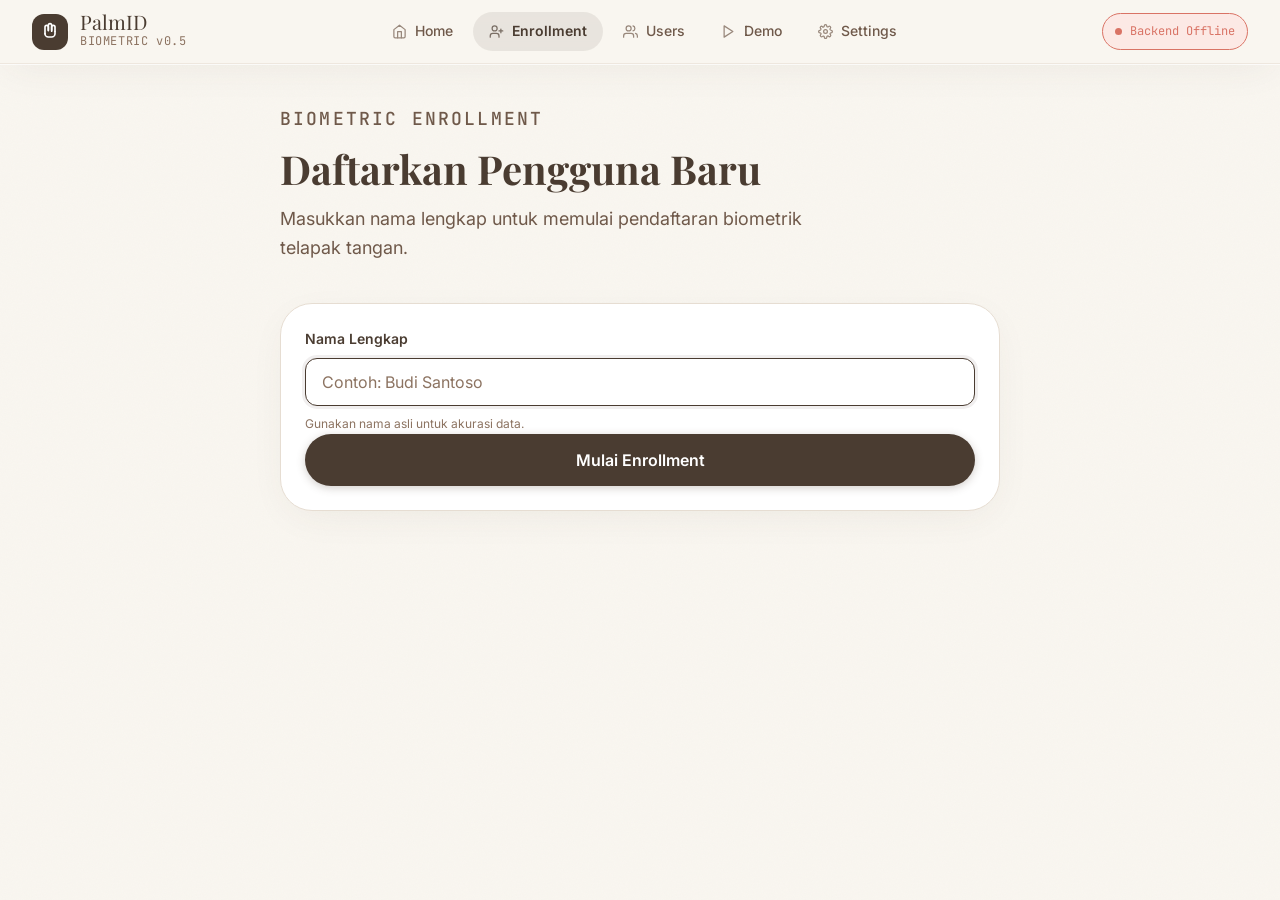
==== app/frontend/enroll.html @ 195c4268 "init" ====
<!doctype html>
<html lang="id">
  <head>
    <meta charset="UTF-8" />
    <meta name="viewport" content="width=device-width, initial-scale=1.0" />
    <title>Enrollment — PalmID</title>

    <link rel="preconnect" href="https://fonts.googleapis.com" />
    <link rel="preconnect" href="https://fonts.gstatic.com" crossorigin />
    <link
      href="https://fonts.googleapis.com/css2?family=Playfair+Display:wght@700&family=Inter:wght@400;500;600&family=JetBrains+Mono:wght@500&display=swap"
      rel="stylesheet"
    />

    <link rel="stylesheet" href="css/base.css" />
    <link rel="stylesheet" href="css/layout.css" />
    <link rel="stylesheet" href="css/components.css" />
    <link rel="stylesheet" href="css/pages/enroll.css" />
  </head>

  <body class="app-body">
    <!-- Navbar -->
    <header class="app-navbar" role="banner"></header>

    <!-- Main -->
    <main class="app-main">
      <div class="container-sm">
        <!-- Step 1: Input Name -->
        <section id="step-name" class="enroll-step" aria-labelledby="title-name">
          <div class="page-header">
            <p class="eyebrow">BIOMETRIC ENROLLMENT</p>
            <h1 id="title-name">Daftarkan Pengguna Baru</h1>
            <p>
              Masukkan nama lengkap untuk memulai pendaftaran biometrik telapak
              tangan.
            </p>
          </div>

          <div class="surface-card">
            <div class="form-group">
              <label for="input-name">Nama Lengkap</label>
              <input
                type="text"
                id="input-name"
                class="input"
                placeholder="Contoh: Budi Santoso"
                autocomplete="off"
                required
              />
              <p class="form-hint">Gunakan nama asli untuk akurasi data.</p>
            </div>
            <button id="btn-to-capture" class="btn btn--primary btn--full btn--lg">
              Mulai Enrollment
            </button>
          </div>
        </section>

        <!-- Step 2: Capture Samples -->
        <section
          id="step-capture"
          class="enroll-step hidden"
          aria-labelledby="title-capture"
        >
          <div class="page-header">
            <p class="eyebrow">STAGE 2: SAMPLE CAPTURE</p>
            <h1 id="title-capture">Ambil Sampel Telapak</h1>
            <p>
              Tunjukkan telapak tangan ke kamera. Sistem akan mengambil 5 sampel
              secara otomatis.
            </p>
          </div>

          <div class="scanner-layout">
            <!-- Scanner Component -->
            <div class="scanner" id="scanner-container">
              <video id="enroll-video" autoplay muted playsinline></video>

              <!-- Target Bracket -->
              <div class="scanner__target" id="scanner-target">
                <svg viewBox="0 0 220 220" fill="none">
                  <path
                    d="M40 2H22C10.9543 2 2 10.9543 2 22V40"
                    stroke="currentColor"
                    stroke-width="4"
                    stroke-linecap="round"
                  />
                  <path
                    d="M180 2H198C209.046 2 218 10.9543 218 22V40"
                    stroke="currentColor"
                    stroke-width="4"
                    stroke-linecap="round"
                  />
                  <path
                    d="M40 218H22C10.9543 218 2 209.046 2 198V180"
                    stroke="currentColor"
                    stroke-width="4"
                    stroke-linecap="round"
                  />
                  <path
                    d="M180 218H198C209.046 218 218 209.046 218 198V180"
                    stroke="currentColor"
                    stroke-width="4"
                    stroke-linecap="round"
                  />
                </svg>
              </div>

              <!-- Scan Line -->
              <div class="scanner__scanline hidden" id="scanline"></div>

              <!-- Hint Overlay -->
              <div class="glass-hint" id="scanner-hint" aria-live="polite">
                Menghidupkan kamera...
              </div>

              <!-- Loading Overlay -->
              <div class="scanner__overlay hidden" id="scanner-loading">
                <div class="spinner"></div>
              </div>
            </div>

            <!-- Progress Panel -->
            <div class="surface-card">
              <div class="flex justify-between items-center" style="margin-bottom: var(--space-4)">
                <h3 id="progress-title">Progres Sampel</h3>
                <span class="badge badge--processing" id="sample-count-badge">0 / 5</span>
              </div>

              <div class="progress-stepper" id="sample-stepper">
                <div class="step-dot" data-step="1"></div>
                <div class="step-dot" data-step="2"></div>
                <div class="step-dot" data-step="3"></div>
                <div class="step-dot" data-step="4"></div>
                <div class="step-dot" data-step="5"></div>
              </div>

              <p class="text-sm" id="capture-status" style="margin-top: var(--space-4)">
                Tahan tangan tetap stabil saat sistem mengambil gambar.
              </p>

              <div style="margin-top: var(--space-6)">
                <button id="btn-cancel-capture" class="btn btn--secondary btn--full">
                  Batal
                </button>
              </div>
            </div>
          </div>
        </section>

        <!-- Step 3: Verification -->
        <section id="step-verifying" class="enroll-step hidden text-center">
          <div class="page-header">
            <h1 id="verifying-title">Memverifikasi...</h1>
            <p>Mohon tunggu sebentar, sistem sedang memvalidasi template biometrik Anda.</p>
          </div>
          <div class="surface-card flex flex-col items-center gap-6" style="padding: var(--space-12)">
             <div class="spinner spinner--lg"></div>
             <p class="text-mono">RUNNING_VERIFICATION_GATE</p>
          </div>
        </section>

        <!-- Step 4: Success -->
        <section id="step-success" class="enroll-step hidden text-center">
          <div class="surface-card" style="padding: var(--space-12)">
            <div class="status-icon status-icon--success" style="margin: 0 auto var(--space-6)">
              ✅
            </div>
            <h1 style="margin-bottom: var(--space-2)">Enrollment Berhasil!</h1>
            <p class="text-body-lg" style="margin-bottom: var(--space-8)">
              Selamat datang, <strong id="success-name">User</strong>. Template biometrik Anda telah siap digunakan.
            </p>
            <div class="flex flex-col gap-4">
              <a href="index.html" class="btn btn--primary btn--lg">Kembali ke Menu Utama</a>
              <a href="users.html" class="btn btn--secondary">Lihat Daftar Pengguna</a>
            </div>
          </div>
        </section>

      </div>
    </main>

    <!-- Toast container -->
    <div id="toast-container"></div>

    <script type="module" src="js/pages/enroll.js"></script>
  </body>
</html>
---- app/frontend/css/base.css ----
/* ============================================================
   base.css — Design tokens, reset, typography
   Palm Biometric App — Elegant Glass-box Design System v2.0
   ============================================================ */

@import url("https://fonts.googleapis.com/css2?family=Playfair+Display:wght@700&family=Inter:wght@400;500;600&family=JetBrains+Mono:wght@500&display=swap");

/* ── 1. CSS Variables ─────────────────────────────────────── */
:root {
  /* Colors */
  --color-cream: #f9f6f0;
  --color-surface: #ffffff;
  --color-surface-warm: #fffdf8;
  --color-log-bg: #f4f1ea;
  --color-coffee: #4a3c31;
  --color-coffee-soft: #6f594a;
  --color-coffee-light: #8c7361;
  --color-border: #e6ddd2;
  --color-matcha: #8a9a5b;
  --color-matcha-soft: #eef3df;
  --color-coral: #d97365;
  --color-coral-soft: #fce9e5;
  --color-honey: #d6a84f;
  --color-honey-soft: #fff5d8;
  --color-sky-muted: #6f91a6;
  --color-sky-soft: #eaf2f6;

  /* Fonts */
  --font-heading: "Playfair Display", Georgia, serif;
  --font-body: "Inter", system-ui, -apple-system, sans-serif;
  --font-mono: "JetBrains Mono", ui-monospace, SFMono-Regular, monospace;

  /* Type scale */
  --text-display: 3.5rem;
  --text-h1: 2.5rem;
  --text-h2: 1.75rem;
  --text-h3: 1.375rem;
  --text-body-lg: 1.125rem;
  --text-body: 1rem;
  --text-sm: 0.875rem;
  --text-xs: 0.75rem;
  --text-mono: 0.8125rem;

  /* Spacing (8-point grid) */
  --space-1: 0.25rem;
  --space-2: 0.5rem;
  --space-3: 0.75rem;
  --space-4: 1rem;
  --space-5: 1.25rem;
  --space-6: 1.5rem;
  --space-8: 2rem;
  --space-10: 2.5rem;
  --space-12: 3rem;
  --space-16: 4rem;

  /* Radius */
  --radius-sm: 0.5rem;
  --radius-md: 0.75rem;
  --radius-lg: 1rem;
  --radius-xl: 1.5rem;
  --radius-2xl: 2rem;
  --radius-full: 999px;

  /* Shadow */
  --shadow-soft: 0 10px 40px -10px rgba(74, 60, 49, 0.08);
  --shadow-floating: 0 24px 80px -24px rgba(74, 60, 49, 0.2);
  --shadow-inset: inset 0 1px 0 rgba(255, 255, 255, 0.65);

  /* Blur */
  --blur-sm: 8px;
  --blur-md: 14px;
  --blur-lg: 24px;

  /* Motion */
  --duration-fast: 120ms;
  --duration-base: 200ms;
  --duration-slow: 400ms;
  --duration-demo: 600ms;
  --ease-out: cubic-bezier(0.16, 1, 0.3, 1);
  --ease-in-out: cubic-bezier(0.65, 0, 0.35, 1);
}

/* ── 2. Reset ─────────────────────────────────────────────── */
*,
*::before,
*::after {
  box-sizing: border-box;
  margin: 0;
  padding: 0;
}

html {
  scroll-behavior: smooth;
  -webkit-text-size-adjust: 100%;
}

img,
svg,
video,
canvas {
  display: block;
  max-width: 100%;
}

input,
button,
textarea,
select {
  font: inherit;
}

button {
  cursor: pointer;
  border: none;
  background: none;
}

a {
  color: inherit;
  text-decoration: none;
}

ul,
ol {
  list-style: none;
}

/* ── 3. Base Body ─────────────────────────────────────────── */
body {
  min-height: 100vh;
  background-color: var(--color-cream);
  color: var(--color-coffee);
  font-family: var(--font-body);
  font-size: var(--text-body);
  line-height: 1.6;
  -webkit-font-smoothing: antialiased;
  -moz-osx-font-smoothing: grayscale;
}

/* Subtle paper texture overlay */
body::before {
  content: "";
  position: fixed;
  inset: 0;
  pointer-events: none;
  z-index: 0;
  opacity: 0.025;
  background-image: url("data:image/svg+xml,%3Csvg xmlns='http://www.w3.org/2000/svg' width='160' height='160' viewBox='0 0 160 160'%3E%3Cfilter id='n'%3E%3CfeTurbulence type='fractalNoise' baseFrequency='.8' numOctaves='3' stitchTiles='stitch'/%3E%3C/filter%3E%3Crect width='100%25' height='100%25' filter='url(%23n)'/%3E%3C/svg%3E");
}

/* ── 4. Typography ────────────────────────────────────────── */
h1,
h2 {
  font-family: var(--font-heading);
  line-height: 1.15;
  color: var(--color-coffee);
}

h3,
h4,
h5,
h6 {
  font-family: var(--font-body);
  font-weight: 600;
  line-height: 1.3;
}

h1 {
  font-size: var(--text-h1);
}
h2 {
  font-size: var(--text-h2);
}
h3 {
  font-size: var(--text-h3);
}

p {
  color: var(--color-coffee-soft);
  line-height: 1.65;
}

.text-muted {
  color: var(--color-coffee-light);
  font-size: var(--text-sm);
}
.text-mono {
  font-family: var(--font-mono);
  font-size: var(--text-mono);
}
.text-sm {
  font-size: var(--text-sm);
}
.text-xs {
  font-size: var(--text-xs);
}
.text-body-lg {
  font-size: var(--text-body-lg);
}

.eyebrow {
  font-family: var(--font-mono);
  font-size: var(--text-xs);
  font-weight: 500;
  letter-spacing: 0.12em;
  text-transform: uppercase;
  color: var(--color-coffee-light);
}

/* ── 5. Accessibility ─────────────────────────────────────── */
:focus-visible {
  outline: 3px solid rgba(138, 154, 91, 0.45);
  outline-offset: 3px;
  border-radius: var(--radius-sm);
}

.sr-only {
  position: absolute;
  width: 1px;
  height: 1px;
  padding: 0;
  margin: -1px;
  overflow: hidden;
  clip: rect(0, 0, 0, 0);
  white-space: nowrap;
  border-width: 0;
}

/* ── 6. Reduced Motion ────────────────────────────────────── */
@media (prefers-reduced-motion: reduce) {
  *,
  *::before,
  *::after {
    animation-duration: 0.01ms !important;
    animation-iteration-count: 1 !important;
    scroll-behavior: auto !important;
    transition-duration: 0.01ms !important;
  }
}

/* ── 7. Utility classes ───────────────────────────────────── */
.hidden {
  display: none !important;
}
.visible {
  display: block !important;
}

.flex {
  display: flex;
}
.flex-col {
  flex-direction: column;
}
.items-center {
  align-items: center;
}
.justify-between {
  justify-content: space-between;
}
.gap-2 {
  gap: var(--space-2);
}
.gap-4 {
  gap: var(--space-4);
}
.gap-6 {
  gap: var(--space-6);
}
.gap-8 {
  gap: var(--space-8);
}

.w-full {
  width: 100%;
}
.text-center {
  text-align: center;
}
---- app/frontend/css/layout.css ----
/* ============================================================
   layout.css — App shell, navbar, containers, grids
   ============================================================ */

/* ── 1. App Shell ─────────────────────────────────────────── */
.app-body {
  display: flex;
  flex-direction: column;
  min-height: 100vh;
}

.app-main {
  flex: 1;
  padding: var(--space-8) var(--space-6);
  padding-top: calc(72px + var(--space-8)); /* navbar height offset */
  position: relative;
  z-index: 1;
}

/* ── 2. Navbar ────────────────────────────────────────────── */
.app-navbar {
  position: fixed;
  top: 0;
  left: 0;
  right: 0;
  z-index: 100;
  height: 64px;
  display: flex;
  align-items: center;
  justify-content: space-between;
  padding: 0 var(--space-8);
  background: rgba(249, 246, 240, 0.85);
  backdrop-filter: blur(var(--blur-md));
  -webkit-backdrop-filter: blur(var(--blur-md));
  border-bottom: 1px solid rgba(230, 221, 210, 0.6);
  box-shadow:
    0 1px 0 rgba(255, 255, 255, 0.7),
    var(--shadow-soft);
}

.navbar-brand {
  display: flex;
  align-items: center;
  gap: var(--space-3);
  text-decoration: none;
}

.navbar-logo-mark {
  width: 36px;
  height: 36px;
  background: var(--color-coffee);
  border-radius: var(--radius-md);
  display: flex;
  align-items: center;
  justify-content: center;
  flex-shrink: 0;
}

.navbar-logo-mark svg {
  width: 20px;
  height: 20px;
  color: var(--color-surface);
}

.navbar-brand-name {
  font-family: var(--font-heading);
  font-size: 1.25rem;
  color: var(--color-coffee);
  line-height: 1;
}

.navbar-brand-sub {
  font-size: var(--text-xs);
  color: var(--color-coffee-light);
  font-family: var(--font-mono);
  letter-spacing: 0.05em;
}

/* Nav links */
.navbar-nav {
  display: flex;
  align-items: center;
  gap: var(--space-1);
}

.nav-link {
  display: flex;
  align-items: center;
  gap: var(--space-2);
  padding: var(--space-2) var(--space-4);
  border-radius: var(--radius-full);
  font-size: var(--text-sm);
  font-weight: 500;
  color: var(--color-coffee-soft);
  transition:
    background var(--duration-base) var(--ease-out),
    color var(--duration-base) var(--ease-out);
  white-space: nowrap;
}

.nav-link:hover {
  background: rgba(74, 60, 49, 0.06);
  color: var(--color-coffee);
}

.nav-link.active {
  background: rgba(74, 60, 49, 0.09);
  color: var(--color-coffee);
  font-weight: 600;
}

.nav-link svg {
  width: 15px;
  height: 15px;
  opacity: 0.7;
}

/* Nav demo dropdown */
.nav-dropdown {
  position: relative;
}

.nav-dropdown-menu {
  position: absolute;
  top: calc(100% + 8px);
  left: 50%;
  transform: translateX(-50%);
  min-width: 180px;
  background: var(--color-surface);
  border: 1px solid var(--color-border);
  border-radius: var(--radius-lg);
  box-shadow: var(--shadow-floating);
  padding: var(--space-2);
  display: none;
  z-index: 200;
}

.nav-dropdown:hover .nav-dropdown-menu,
.nav-dropdown:focus-within .nav-dropdown-menu {
  display: block;
  animation: dropdown-in var(--duration-base) var(--ease-out);
}

@keyframes dropdown-in {
  from {
    opacity: 0;
    transform: translateX(-50%) translateY(-4px);
  }
  to {
    opacity: 1;
    transform: translateX(-50%) translateY(0);
  }
}

.nav-dropdown-item {
  display: flex;
  align-items: center;
  gap: var(--space-3);
  padding: var(--space-2) var(--space-3);
  border-radius: var(--radius-sm);
  font-size: var(--text-sm);
  color: var(--color-coffee-soft);
  transition: background var(--duration-fast);
}

.nav-dropdown-item:hover {
  background: var(--color-cream);
  color: var(--color-coffee);
}

/* Backend status badge */
.backend-status {
  display: flex;
  align-items: center;
  gap: var(--space-2);
  padding: var(--space-2) var(--space-3);
  border-radius: var(--radius-full);
  font-size: var(--text-xs);
  font-family: var(--font-mono);
  border: 1px solid var(--color-border);
  background: var(--color-surface);
  transition: all var(--duration-base);
}

.backend-status--online {
  border-color: var(--color-matcha);
  background: var(--color-matcha-soft);
  color: var(--color-matcha);
}

.backend-status--offline {
  border-color: var(--color-coral);
  background: var(--color-coral-soft);
  color: var(--color-coral);
}

.backend-status--checking {
  border-color: var(--color-honey);
  background: var(--color-honey-soft);
  color: var(--color-honey);
}

.status-dot {
  width: 7px;
  height: 7px;
  border-radius: 50%;
  background: currentColor;
  flex-shrink: 0;
}

.status-dot--pulse {
  animation: status-pulse 1.8s ease infinite;
}

@keyframes status-pulse {
  0%,
  100% {
    opacity: 1;
    transform: scale(1);
  }
  50% {
    opacity: 0.5;
    transform: scale(0.75);
  }
}

/* ── 3. Containers ────────────────────────────────────────── */
.container-sm {
  max-width: 720px;
  margin-inline: auto;
}
.container-md {
  max-width: 960px;
  margin-inline: auto;
}
.container-lg {
  max-width: 1180px;
  margin-inline: auto;
}
.container-xl {
  max-width: 1360px;
  margin-inline: auto;
}

/* ── 4. Page Header ───────────────────────────────────────── */
.page-header {
  margin-bottom: var(--space-10);
}

.page-header .eyebrow {
  margin-bottom: var(--space-3);
}

.page-header h1 {
  margin-bottom: var(--space-3);
}

.page-header > p {
  max-width: 540px;
  font-size: var(--text-body-lg);
  color: var(--color-coffee-soft);
}

.page-header-actions {
  display: flex;
  gap: var(--space-3);
  margin-top: var(--space-6);
  flex-wrap: wrap;
}

/* ── 5. Grid Layouts ──────────────────────────────────────── */

/* Main demo grid: scanner left + panel right */
.demo-grid {
  display: grid;
  grid-template-columns: 1fr minmax(340px, 440px);
  gap: var(--space-8);
  align-items: start;
}

/* Users grid */
.users-grid {
  display: grid;
  grid-template-columns: repeat(auto-fill, minmax(280px, 1fr));
  gap: var(--space-6);
}

/* Quick actions grid */
.quick-actions-grid {
  display: grid;
  grid-template-columns: repeat(auto-fill, minmax(200px, 1fr));
  gap: var(--space-4);
}

/* Two column even */
.two-col {
  display: grid;
  grid-template-columns: 1fr 1fr;
  gap: var(--space-6);
}

/* ── 6. Responsive ────────────────────────────────────────── */
@media (max-width: 1023px) {
  .demo-grid {
    grid-template-columns: 1fr;
  }
  .two-col {
    grid-template-columns: 1fr;
  }
}

@media (max-width: 768px) {
  .app-main {
    padding: var(--space-6) var(--space-4);
    padding-top: calc(64px + var(--space-6));
  }
  .navbar-nav .nav-link span {
    display: none;
  }
  .navbar-brand-sub {
    display: none;
  }
}

@media (max-width: 480px) {
  .app-navbar {
    padding: 0 var(--space-4);
  }
  .quick-actions-grid {
    grid-template-columns: 1fr 1fr;
  }
}

/* ── 7. Divider ───────────────────────────────────────────── */
.divider {
  height: 1px;
  background: var(--color-border);
  margin: var(--space-6) 0;
}

/* ── 8. Section spacing ───────────────────────────────────── */
.section {
  margin-bottom: var(--space-10);
}
.section + .section {
  padding-top: var(--space-8);
  border-top: 1px solid var(--color-border);
}
---- app/frontend/css/components.css ----
/* ============================================================
   components.css — All reusable UI components
   ============================================================ */

/* ── 1. Surface Cards & Glass Panels ─────────────────────── */
.surface-card {
  background: var(--color-surface);
  border: 1px solid var(--color-border);
  border-radius: var(--radius-2xl);
  box-shadow: var(--shadow-soft);
  padding: var(--space-6);
}

.surface-card-warm {
  background: var(--color-surface-warm);
  border: 1px solid var(--color-border);
  border-radius: var(--radius-2xl);
  box-shadow: var(--shadow-soft);
  padding: var(--space-6);
}

.glass-panel {
  background: rgba(255, 255, 255, 0.78);
  border: 1px solid rgba(230, 221, 210, 0.8);
  border-radius: var(--radius-2xl);
  box-shadow: var(--shadow-soft), var(--shadow-inset);
  backdrop-filter: blur(var(--blur-md));
  -webkit-backdrop-filter: blur(var(--blur-md));
  padding: var(--space-6);
}

.terminal-card {
  background: var(--color-log-bg);
  border: 1px solid var(--color-border);
  border-radius: var(--radius-2xl);
  overflow: hidden;
}

/* ── 2. Button System ─────────────────────────────────────── */
.btn {
  display: inline-flex;
  align-items: center;
  justify-content: center;
  gap: var(--space-2);
  min-height: 44px;
  padding: 0 var(--space-5);
  border-radius: var(--radius-full);
  font-family: var(--font-body);
  font-size: var(--text-sm);
  font-weight: 600;
  line-height: 1;
  white-space: nowrap;
  transition:
    transform var(--duration-fast) var(--ease-out),
    opacity var(--duration-fast) var(--ease-out),
    box-shadow var(--duration-fast) var(--ease-out),
    background var(--duration-fast) var(--ease-out);
  cursor: pointer;
  border: none;
  text-decoration: none;
}

.btn:hover {
  transform: translateY(-1px);
}
.btn:active {
  transform: translateY(0);
}

.btn:disabled,
.btn[aria-disabled="true"] {
  cursor: not-allowed;
  opacity: 0.5;
  transform: none !important;
}

/* Sizes */
.btn--sm {
  min-height: 36px;
  padding: 0 var(--space-4);
  font-size: var(--text-xs);
}
.btn--lg {
  min-height: 52px;
  padding: 0 var(--space-8);
  font-size: var(--text-body);
}
.btn--full {
  width: 100%;
}

/* Variants */
.btn--primary {
  background: var(--color-coffee);
  color: var(--color-surface);
  box-shadow: 0 2px 8px rgba(74, 60, 49, 0.25);
}
.btn--primary:hover {
  box-shadow: 0 4px 16px rgba(74, 60, 49, 0.3);
}

.btn--secondary {
  background: var(--color-surface);
  color: var(--color-coffee);
  border: 1px solid var(--color-border);
  box-shadow: var(--shadow-soft);
}
.btn--secondary:hover {
  border-color: var(--color-coffee-light);
}

.btn--success {
  background: var(--color-matcha);
  color: var(--color-surface);
  box-shadow: 0 2px 8px rgba(138, 154, 91, 0.3);
}
.btn--success:hover {
  box-shadow: 0 4px 16px rgba(138, 154, 91, 0.35);
}

.btn--danger {
  background: var(--color-coral);
  color: var(--color-surface);
  box-shadow: 0 2px 8px rgba(217, 115, 101, 0.25);
}
.btn--danger:hover {
  box-shadow: 0 4px 16px rgba(217, 115, 101, 0.35);
}

.btn--ghost {
  background: transparent;
  color: var(--color-coffee-soft);
}
.btn--ghost:hover {
  background: rgba(74, 60, 49, 0.06);
  color: var(--color-coffee);
}

/* Loading state */
.btn--loading {
  pointer-events: none;
  opacity: 0.75;
}
.btn--loading::after {
  content: "";
  width: 14px;
  height: 14px;
  border: 2px solid rgba(255, 255, 255, 0.4);
  border-top-color: currentColor;
  border-radius: 50%;
  animation: spin 0.6s linear infinite;
  margin-left: var(--space-2);
}

.btn svg {
  width: 16px;
  height: 16px;
  flex-shrink: 0;
}

/* ── 3. Status Badge ──────────────────────────────────────── */
.badge {
  display: inline-flex;
  align-items: center;
  gap: var(--space-2);
  padding: var(--space-1) var(--space-3);
  border-radius: var(--radius-full);
  font-family: var(--font-mono);
  font-size: var(--text-xs);
  font-weight: 500;
  letter-spacing: 0.04em;
  border: 1px solid transparent;
}

.badge--standby {
  background: var(--color-honey-soft);
  border-color: var(--color-honey);
  color: var(--color-coffee);
}
.badge--online {
  background: var(--color-sky-soft);
  border-color: var(--color-sky-muted);
  color: var(--color-sky-muted);
}
.badge--scanning {
  background: var(--color-matcha-soft);
  border-color: var(--color-matcha);
  color: var(--color-matcha);
}
.badge--processing {
  background: var(--color-log-bg);
  border-color: var(--color-border);
  color: var(--color-coffee-light);
}
.badge--identified {
  background: var(--color-matcha-soft);
  border-color: var(--color-matcha);
  color: var(--color-matcha);
}
.badge--unknown {
  background: var(--color-honey-soft);
  border-color: var(--color-honey);
  color: var(--color-coffee);
}
.badge--error {
  background: var(--color-coral-soft);
  border-color: var(--color-coral);
  color: var(--color-coral);
}

.badge .status-dot {
  width: 6px;
  height: 6px;
  border-radius: 50%;
  background: currentColor;
  flex-shrink: 0;
}

/* ── 4. Scanner Component ─────────────────────────────────── */
.scanner {
  position: relative;
  overflow: hidden;
  border-radius: var(--radius-2xl);
  background: #1c1612;
  aspect-ratio: 4 / 3;
  box-shadow: var(--shadow-soft);
  width: 100%;
}

.scanner video {
  width: 100%;
  height: 100%;
  object-fit: cover;
  transform: scaleX(-1);
  display: block;
}

/* Target bracket — four corners */
.scanner__target {
  position: absolute;
  top: 50%;
  left: 50%;
  width: 220px;
  height: 220px;
  transform: translate(-50%, -50%);
  pointer-events: none;
}

.scanner__target svg {
  width: 100%;
  height: 100%;
}

/* Scanline */
.scanner__scanline {
  position: absolute;
  left: 12%;
  right: 12%;
  top: 20%;
  height: 2px;
  background: var(--color-matcha);
  box-shadow:
    0 0 24px rgba(138, 154, 91, 0.8),
    0 0 8px rgba(138, 154, 91, 0.5);
  opacity: 0;
  pointer-events: none;
  border-radius: var(--radius-full);
}

.scanner--scanning .scanner__scanline {
  opacity: 1;
  animation: scanline 2s var(--ease-in-out) infinite;
}

@keyframes scanline {
  0% {
    transform: translateY(0);
    opacity: 0;
  }
  10% {
    opacity: 1;
  }
  90% {
    opacity: 1;
  }
  100% {
    transform: translateY(200px);
    opacity: 0;
  }
}

/* Glass hint bar */
.scanner__hint {
  position: absolute;
  left: 50%;
  bottom: var(--space-5);
  transform: translateX(-50%);
  max-width: min(88%, 380px);
  padding: var(--space-2) var(--space-5);
  border-radius: var(--radius-full);
  background: rgba(255, 255, 255, 0.9);
  backdrop-filter: blur(var(--blur-md));
  -webkit-backdrop-filter: blur(var(--blur-md));
  color: var(--color-coffee);
  font-size: var(--text-sm);
  font-weight: 500;
  white-space: nowrap;
  pointer-events: none;
  box-shadow: var(--shadow-soft);
  transition: opacity var(--duration-base);
  text-align: center;
  z-index: 10;
}

.scanner__hint.hint--error {
  color: var(--color-coral);
}
.scanner__hint.hint--warning {
  color: var(--color-honey);
}
.scanner__hint.hint--success {
  color: var(--color-matcha);
}

/* Loading overlay in scanner */
.scanner__processing {
  position: absolute;
  inset: 0;
  background: rgba(28, 22, 18, 0.6);
  display: flex;
  align-items: center;
  justify-content: center;
  pointer-events: none;
  opacity: 0;
  transition: opacity var(--duration-base);
}

.scanner--processing .scanner__processing {
  opacity: 1;
}

/* Result overlay */
.scanner__result {
  position: absolute;
  inset: 0;
  display: flex;
  flex-direction: column;
  align-items: center;
  justify-content: center;
  padding: var(--space-8);
  text-align: center;
  backdrop-filter: blur(var(--blur-lg));
  -webkit-backdrop-filter: blur(var(--blur-lg));
  opacity: 0;
  pointer-events: none;
  transition: opacity var(--duration-slow) var(--ease-out);
}

.scanner__result.is-visible {
  opacity: 1;
  pointer-events: auto;
}

.scanner__result--success {
  background: rgba(238, 243, 223, 0.92);
}
.scanner__result--unknown {
  background: rgba(255, 245, 216, 0.92);
}
.scanner__result--error {
  background: rgba(252, 233, 229, 0.92);
}

.result-icon {
  font-size: 3rem;
  line-height: 1;
  margin-bottom: var(--space-4);
  animation: result-pop var(--duration-slow) var(--ease-out);
}

.result-name {
  font-family: var(--font-heading);
  font-size: var(--text-h2);
  color: var(--color-coffee);
  margin-bottom: var(--space-2);
}

.result-score {
  font-family: var(--font-mono);
  font-size: var(--text-xs);
  color: var(--color-coffee-light);
  margin-bottom: var(--space-5);
}

.result-action-bar {
  display: flex;
  gap: var(--space-3);
  flex-wrap: wrap;
  justify-content: center;
}

@keyframes result-pop {
  from {
    transform: scale(0.5);
    opacity: 0;
  }
  to {
    transform: scale(1);
    opacity: 1;
  }
}

/* Scanner placeholder (no camera) */
.scanner__placeholder {
  position: absolute;
  inset: 0;
  display: flex;
  flex-direction: column;
  align-items: center;
  justify-content: center;
  gap: var(--space-4);
  color: var(--color-coffee-light);
}

.scanner__placeholder-icon {
  width: 64px;
  height: 64px;
  opacity: 0.4;
}

/* ── 5. Diagnostic Terminal ───────────────────────────────── */
.terminal {
  font-family: var(--font-mono);
  font-size: var(--text-mono);
}

.terminal__header {
  display: flex;
  align-items: center;
  gap: var(--space-3);
  padding: var(--space-3) var(--space-5);
  border-bottom: 1px solid var(--color-border);
}

.terminal__dots {
  display: flex;
  gap: var(--space-2);
}

.terminal__dot {
  width: 10px;
  height: 10px;
  border-radius: 50%;
}
.terminal__dot:nth-child(1) {
  background: var(--color-coral);
}
.terminal__dot:nth-child(2) {
  background: var(--color-honey);
}
.terminal__dot:nth-child(3) {
  background: var(--color-matcha);
}

.terminal__title {
  font-family: var(--font-mono);
  font-size: var(--text-xs);
  color: var(--color-coffee-light);
  letter-spacing: 0.08em;
}

.terminal__body {
  padding: var(--space-4) var(--space-5);
  max-height: 280px;
  overflow-y: auto;
  scroll-behavior: smooth;
}

.terminal__body::-webkit-scrollbar {
  width: 4px;
}
.terminal__body::-webkit-scrollbar-track {
  background: transparent;
}
.terminal__body::-webkit-scrollbar-thumb {
  background: var(--color-border);
  border-radius: 2px;
}

.log-line {
  display: flex;
  gap: var(--space-4);
  padding: 2px 0;
  line-height: 1.7;
  animation: log-in 0.15s ease;
}

@keyframes log-in {
  from {
    opacity: 0;
    transform: translateX(-4px);
  }
  to {
    opacity: 1;
    transform: translateX(0);
  }
}

.log-time {
  color: var(--color-coffee-light);
  flex-shrink: 0;
}
.log-tag {
  flex-shrink: 0;
  min-width: 96px;
  font-weight: 500;
}
.log-msg {
  color: var(--color-coffee-soft);
}

.log-tag--camera {
  color: var(--color-sky-muted);
}
.log-tag--detect {
  color: var(--color-matcha);
}
.log-tag--roi {
  color: var(--color-honey);
}
.log-tag--embed {
  color: var(--color-coffee-light);
}
.log-tag--match {
  color: var(--color-sky-muted);
}
.log-tag--result {
  color: var(--color-matcha);
  font-weight: 600;
}
.log-tag--error {
  color: var(--color-coral);
  font-weight: 600;
}

.terminal__cursor {
  display: inline-block;
  width: 6px;
  height: 13px;
  background: var(--color-coffee-light);
  margin-left: 4px;
  vertical-align: text-bottom;
  animation: blink 1s step-end infinite;
}

@keyframes blink {
  0%,
  100% {
    opacity: 1;
  }
  50% {
    opacity: 0;
  }
}

/* ── 6. Progress Stepper ──────────────────────────────────── */
.stepper {
  display: flex;
  align-items: center;
  gap: 0;
  margin-bottom: var(--space-8);
}

.stepper-item {
  display: flex;
  flex-direction: column;
  align-items: center;
  flex: 1;
  position: relative;
}

.stepper-item:not(:last-child)::after {
  content: "";
  position: absolute;
  top: 16px;
  left: calc(50% + 16px);
  right: calc(-50% + 16px);
  height: 1px;
  background: var(--color-border);
  z-index: 0;
  transition: background var(--duration-slow);
}

.stepper-item.done:not(:last-child)::after {
  background: var(--color-matcha);
}

.stepper-circle {
  width: 32px;
  height: 32px;
  border-radius: 50%;
  border: 2px solid var(--color-border);
  background: var(--color-surface);
  display: flex;
  align-items: center;
  justify-content: center;
  font-size: var(--text-xs);
  font-weight: 600;
  color: var(--color-coffee-light);
  z-index: 1;
  transition: all var(--duration-base) var(--ease-out);
  position: relative;
}

.stepper-item.active .stepper-circle {
  border-color: var(--color-coffee);
  background: var(--color-coffee);
  color: var(--color-surface);
}

.stepper-item.done .stepper-circle {
  border-color: var(--color-matcha);
  background: var(--color-matcha);
  color: var(--color-surface);
}

.stepper-label {
  font-size: var(--text-xs);
  color: var(--color-coffee-light);
  margin-top: var(--space-2);
  text-align: center;
  font-weight: 500;
}

.stepper-item.active .stepper-label {
  color: var(--color-coffee);
}
.stepper-item.done .stepper-label {
  color: var(--color-matcha);
}

/* ── 7. Progress Bar ──────────────────────────────────────── */
.progress-wrap {
  display: flex;
  flex-direction: column;
  gap: var(--space-2);
}

.progress-label {
  display: flex;
  justify-content: space-between;
  align-items: center;
  font-size: var(--text-sm);
  color: var(--color-coffee-soft);
}

.progress-track {
  height: 8px;
  background: var(--color-border);
  border-radius: var(--radius-full);
  overflow: hidden;
}

.progress-fill {
  height: 100%;
  background: var(--color-matcha);
  border-radius: var(--radius-full);
  transition: width var(--duration-slow) var(--ease-out);
  position: relative;
}

.progress-fill::after {
  content: "";
  position: absolute;
  inset: 0;
  background: linear-gradient(
    90deg,
    transparent 0%,
    rgba(255, 255, 255, 0.3) 50%,
    transparent 100%
  );
  animation: shimmer 1.5s infinite;
}

@keyframes shimmer {
  from {
    transform: translateX(-100%);
  }
  to {
    transform: translateX(200%);
  }
}

/* Sample dots */
.sample-dots {
  display: flex;
  gap: var(--space-2);
  justify-content: center;
}

.sample-dot {
  width: 36px;
  height: 36px;
  border-radius: 50%;
  border: 2px solid var(--color-border);
  background: var(--color-surface);
  display: flex;
  align-items: center;
  justify-content: center;
  font-size: var(--text-xs);
  font-family: var(--font-mono);
  color: var(--color-coffee-light);
  transition: all var(--duration-base) var(--ease-out);
}

.sample-dot.filled {
  border-color: var(--color-matcha);
  background: var(--color-matcha);
  color: white;
  animation: dot-pop 0.3s var(--ease-out);
}

@keyframes dot-pop {
  0% {
    transform: scale(0.6);
  }
  60% {
    transform: scale(1.15);
  }
  100% {
    transform: scale(1);
  }
}

/* ── 8. Hint Box ──────────────────────────────────────────── */
.hint-box {
  display: flex;
  align-items: flex-start;
  gap: var(--space-3);
  padding: var(--space-4);
  border-radius: var(--radius-lg);
  font-size: var(--text-sm);
  border: 1px solid transparent;
}

.hint-box--info {
  background: var(--color-sky-soft);
  border-color: var(--color-sky-muted);
  color: var(--color-coffee);
}
.hint-box--success {
  background: var(--color-matcha-soft);
  border-color: var(--color-matcha);
  color: var(--color-coffee);
}
.hint-box--warning {
  background: var(--color-honey-soft);
  border-color: var(--color-honey);
  color: var(--color-coffee);
}
.hint-box--error {
  background: var(--color-coral-soft);
  border-color: var(--color-coral);
  color: var(--color-coral);
}

/* ── 9. Forms & Inputs ────────────────────────────────────── */
.form-group {
  display: flex;
  flex-direction: column;
  gap: var(--space-2);
}

.form-group + .form-group {
  margin-top: var(--space-5);
}

label {
  font-size: var(--text-sm);
  font-weight: 600;
  color: var(--color-coffee);
}

.input {
  height: 48px;
  padding: 0 var(--space-4);
  border: 1.5px solid var(--color-border);
  border-radius: var(--radius-md);
  background: var(--color-surface);
  color: var(--color-coffee);
  font-size: var(--text-body);
  font-family: var(--font-body);
  transition:
    border-color var(--duration-base),
    box-shadow var(--duration-base);
  outline: none;
  width: 100%;
}

.input::placeholder {
  color: var(--color-coffee-light);
}

.input:focus {
  border-color: var(--color-coffee);
  box-shadow: 0 0 0 3px rgba(74, 60, 49, 0.08);
}

.input:disabled {
  background: var(--color-cream);
  cursor: not-allowed;
  opacity: 0.65;
}

.input--error {
  border-color: var(--color-coral);
}
.input--error:focus {
  box-shadow: 0 0 0 3px rgba(217, 115, 101, 0.12);
}

.form-hint {
  font-size: var(--text-xs);
  color: var(--color-coffee-light);
}

.form-error {
  font-size: var(--text-xs);
  color: var(--color-coral);
}

/* Range input */
.input-range {
  width: 100%;
  accent-color: var(--color-coffee);
  cursor: pointer;
}

/* ── 10. Toast ────────────────────────────────────────────── */
#toast-container {
  position: fixed;
  bottom: var(--space-6);
  right: var(--space-6);
  z-index: 999;
  display: flex;
  flex-direction: column;
  gap: var(--space-3);
  pointer-events: none;
  max-width: 360px;
}

.toast {
  pointer-events: auto;
  display: flex;
  align-items: flex-start;
  gap: var(--space-3);
  padding: var(--space-4) var(--space-5);
  border-radius: var(--radius-lg);
  background: var(--color-surface);
  border: 1px solid var(--color-border);
  box-shadow: var(--shadow-floating);
  font-size: var(--text-sm);
  color: var(--color-coffee);
  opacity: 0;
  transform: translateX(16px);
  transition:
    opacity var(--duration-base) var(--ease-out),
    transform var(--duration-base) var(--ease-out);
  max-width: 100%;
}

.toast.toast--visible {
  opacity: 1;
  transform: translateX(0);
}

.toast-icon {
  font-size: 1rem;
  flex-shrink: 0;
  line-height: 1.4;
}
.toast-body {
  flex: 1;
}
.toast-title {
  font-weight: 600;
  margin-bottom: 2px;
}
.toast-msg {
  color: var(--color-coffee-soft);
  font-size: var(--text-xs);
}

.toast--success {
  border-left: 3px solid var(--color-matcha);
}
.toast--error {
  border-left: 3px solid var(--color-coral);
}
.toast--warning {
  border-left: 3px solid var(--color-honey);
}
.toast--info {
  border-left: 3px solid var(--color-sky-muted);
}

/* ── 11. Modal ────────────────────────────────────────────── */
.modal-backdrop {
  position: fixed;
  inset: 0;
  background: rgba(74, 60, 49, 0.35);
  backdrop-filter: blur(4px);
  -webkit-backdrop-filter: blur(4px);
  z-index: 300;
  display: flex;
  align-items: center;
  justify-content: center;
  padding: var(--space-6);
  opacity: 0;
  transition: opacity var(--duration-slow) var(--ease-out);
}

.modal-backdrop.is-open {
  opacity: 1;
}

.modal {
  background: var(--color-surface);
  border-radius: var(--radius-2xl);
  box-shadow: var(--shadow-floating);
  width: 100%;
  max-width: 480px;
  padding: var(--space-8);
  transform: scale(0.96) translateY(8px);
  transition: transform var(--duration-slow) var(--ease-out);
}

.modal-backdrop.is-open .modal {
  transform: scale(1) translateY(0);
}

.modal-icon {
  font-size: 2.5rem;
  margin-bottom: var(--space-4);
}
.modal-title {
  font-family: var(--font-heading);
  font-size: var(--text-h3);
  margin-bottom: var(--space-2);
}
.modal-body {
  color: var(--color-coffee-soft);
  margin-bottom: var(--space-6);
}
.modal-actions {
  display: flex;
  gap: var(--space-3);
  justify-content: flex-end;
  flex-wrap: wrap;
}

/* ── 12. User Card ────────────────────────────────────────── */
.user-card {
  background: var(--color-surface);
  border: 1px solid var(--color-border);
  border-radius: var(--radius-2xl);
  padding: var(--space-5);
  box-shadow: var(--shadow-soft);
  transition:
    transform var(--duration-base) var(--ease-out),
    box-shadow var(--duration-base) var(--ease-out);
  display: flex;
  align-items: center;
  gap: var(--space-4);
}

.user-card:hover {
  transform: translateY(-2px);
  box-shadow: var(--shadow-floating);
}

.user-avatar {
  width: 48px;
  height: 48px;
  border-radius: var(--radius-md);
  background: var(--color-coffee);
  display: flex;
  align-items: center;
  justify-content: center;
  font-family: var(--font-heading);
  font-size: 1.25rem;
  color: var(--color-surface);
  flex-shrink: 0;
}

.user-info {
  flex: 1;
  min-width: 0;
}
.user-name {
  font-weight: 600;
  font-size: var(--text-body);
  color: var(--color-coffee);
  margin-bottom: var(--space-1);
}
.user-meta {
  font-size: var(--text-xs);
  color: var(--color-coffee-light);
}

.user-actions {
  display: flex;
  gap: var(--space-2);
  flex-shrink: 0;
}

/* ── 13. Empty State ──────────────────────────────────────── */
.empty-state {
  display: flex;
  flex-direction: column;
  align-items: center;
  justify-content: center;
  text-align: center;
  padding: var(--space-16) var(--space-8);
  gap: var(--space-4);
  color: var(--color-coffee-light);
}

.empty-state-icon {
  font-size: 3rem;
  opacity: 0.5;
  margin-bottom: var(--space-2);
}

.empty-state h3 {
  color: var(--color-coffee-soft);
  font-size: var(--text-h3);
}

.empty-state p {
  max-width: 320px;
  font-size: var(--text-sm);
}

/* ── 14. Skeleton Loading ─────────────────────────────────── */
.skeleton {
  background: linear-gradient(
    90deg,
    var(--color-border) 25%,
    var(--color-cream) 50%,
    var(--color-border) 75%
  );
  background-size: 200% 100%;
  animation: skeleton-shimmer 1.5s infinite;
  border-radius: var(--radius-md);
}

@keyframes skeleton-shimmer {
  from {
    background-position: 200% 0;
  }
  to {
    background-position: -200% 0;
  }
}

.skeleton-card {
  height: 80px;
  border-radius: var(--radius-2xl);
  background: linear-gradient(
    90deg,
    var(--color-border) 25%,
    var(--color-cream) 50%,
    var(--color-border) 75%
  );
  background-size: 200% 100%;
  animation: skeleton-shimmer 1.5s infinite;
}

/* ── 15. Quick Action Card ────────────────────────────────── */
.quick-action {
  display: flex;
  flex-direction: column;
  align-items: flex-start;
  gap: var(--space-3);
  padding: var(--space-5);
  background: var(--color-surface);
  border: 1px solid var(--color-border);
  border-radius: var(--radius-xl);
  box-shadow: var(--shadow-soft);
  text-decoration: none;
  color: var(--color-coffee);
  transition:
    transform var(--duration-base) var(--ease-out),
    box-shadow var(--duration-base) var(--ease-out),
    border-color var(--duration-base);
  cursor: pointer;
}

.quick-action:hover {
  transform: translateY(-3px);
  box-shadow: var(--shadow-floating);
  border-color: var(--color-coffee-light);
}

.quick-action-icon {
  width: 44px;
  height: 44px;
  border-radius: var(--radius-md);
  display: flex;
  align-items: center;
  justify-content: center;
  font-size: 1.375rem;
}

.quick-action-title {
  font-weight: 600;
  font-size: var(--text-sm);
}

.quick-action-desc {
  font-size: var(--text-xs);
  color: var(--color-coffee-light);
}

/* ── 16. Spinner ──────────────────────────────────────────── */
.spinner {
  width: 24px;
  height: 24px;
  border: 2.5px solid rgba(255, 255, 255, 0.3);
  border-top-color: currentColor;
  border-radius: 50%;
  animation: spin 0.6s linear infinite;
}

.spinner--sm {
  width: 16px;
  height: 16px;
  border-width: 2px;
}
.spinner--dark {
  border-color: rgba(74, 60, 49, 0.15);
  border-top-color: var(--color-coffee);
}

@keyframes spin {
  to {
    transform: rotate(360deg);
  }
}
---- app/frontend/css/pages/enroll.css ----
/* ============================================================
   enroll.css — Enrollment specific styles
   ============================================================ */

.enroll-step {
  animation: fade-in var(--duration-base) var(--ease-out);
}

@keyframes fade-in {
  from {
    opacity: 0;
    transform: translateY(8px);
  }
  to {
    opacity: 1;
    transform: translateY(0);
  }
}

/* Scanner Layout */
.scanner-layout {
  display: grid;
  grid-template-columns: 1fr 320px;
  gap: var(--space-8);
  align-items: start;
}

@media (max-width: 900px) {
  .scanner-layout {
    grid-template-columns: 1fr;
  }
}

/* Progress Stepper */
.progress-stepper {
  display: flex;
  justify-content: space-between;
  align-items: center;
  position: relative;
  margin: var(--space-6) 0;
  padding: 0 var(--space-2);
}

.progress-stepper::before {
  content: "";
  position: absolute;
  top: 50%;
  left: var(--space-4);
  right: var(--space-4);
  height: 2px;
  background: var(--color-border);
  z-index: 1;
  transform: translateY(-50%);
}

.step-dot {
  width: 14px;
  height: 14px;
  border-radius: 50%;
  background: var(--color-surface);
  border: 2px solid var(--color-border);
  position: relative;
  z-index: 2;
  transition: all var(--duration-base) var(--ease-out);
}

.step-dot.active {
  border-color: var(--color-matcha);
  transform: scale(1.2);
}

.step-dot.completed {
  background: var(--color-matcha);
  border-color: var(--color-matcha);
}

/* Success icon */
.status-icon {
  width: 80px;
  height: 80px;
  border-radius: 50%;
  display: flex;
  align-items: center;
  justify-content: center;
  font-size: 2.5rem;
}

.status-icon--success {
  background: var(--color-matcha-soft);
  color: var(--color-matcha);
}

/* Form group overrides for center alignment if needed */
.enroll-step.text-center .form-group {
  text-align: left;
  max-width: 400px;
  margin-left: auto;
  margin-right: auto;
}
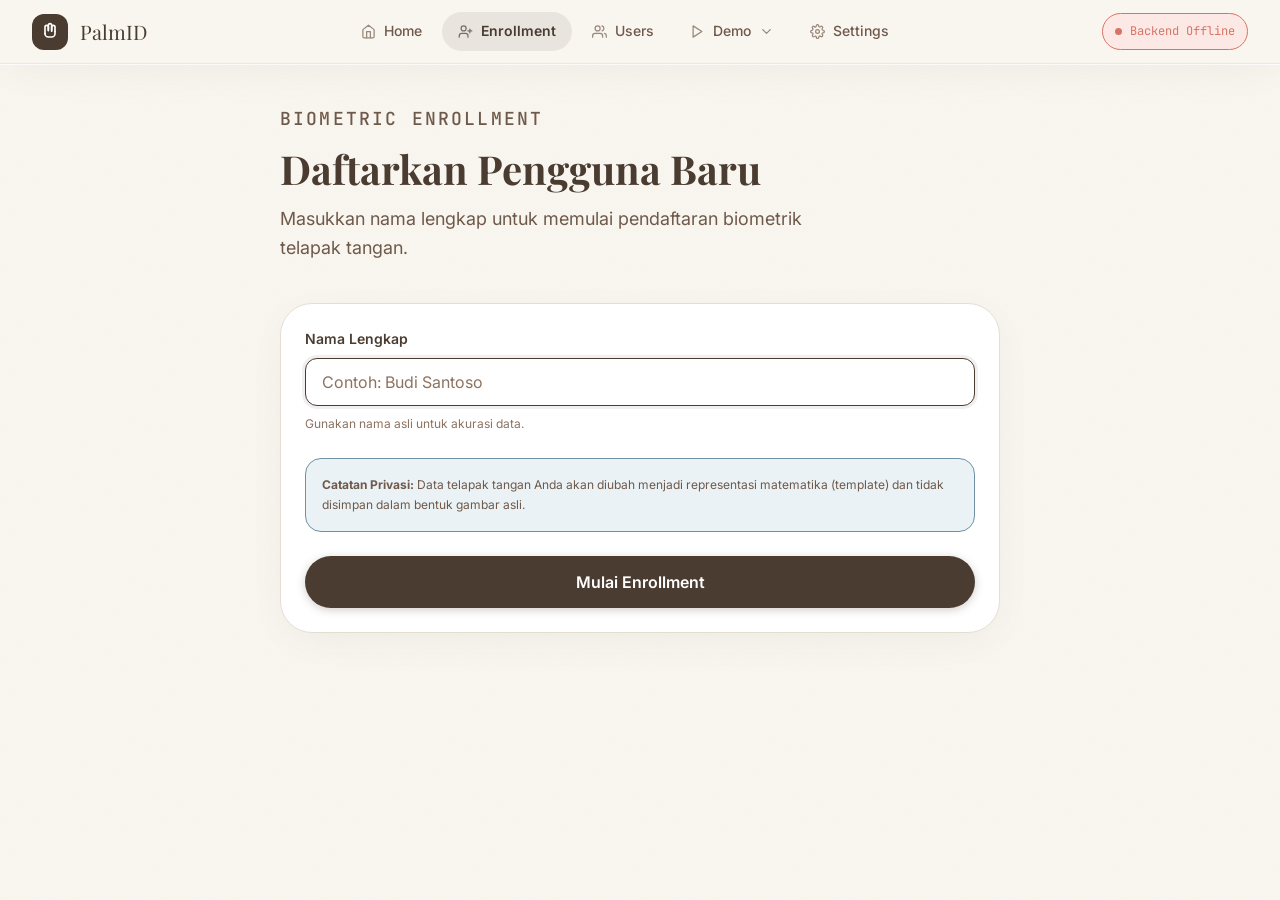
==== commit 45b7e6fe: "Refactor user and payment pages for improved UX and code organization - Enroll page: Moved DOM eleme" ====
--- a/app/frontend/enroll.html
+++ b/app/frontend/enroll.html
@@ -26,7 +26,11 @@
     <main class="app-main">
       <div class="container-sm">
         <!-- Step 1: Input Name -->
-        <section id="step-name" class="enroll-step" aria-labelledby="title-name">
+        <section
+          id="step-name"
+          class="enroll-step"
+          aria-labelledby="title-name"
+        >
           <div class="page-header">
             <p class="eyebrow">BIOMETRIC ENROLLMENT</p>
             <h1 id="title-name">Daftarkan Pengguna Baru</h1>
@@ -36,7 +40,7 @@
             </p>
           </div>
 
-          <div class="surface-card">
+          <form id="form-name" class="surface-card">
             <div class="form-group">
               <label for="input-name">Nama Lengkap</label>
               <input
@@ -49,10 +53,21 @@
               />
               <p class="form-hint">Gunakan nama asli untuk akurasi data.</p>
             </div>
-            <button id="btn-to-capture" class="btn btn--primary btn--full btn--lg">
+            
+            <div class="hint-box hint-box--info" style="margin: var(--space-6) 0">
+              <p class="text-xs">
+                <strong>Catatan Privasi:</strong> Data telapak tangan Anda akan diubah menjadi representasi matematika (template) dan tidak disimpan dalam bentuk gambar asli.
+              </p>
+            </div>
+
+            <button
+              type="submit"
+              id="btn-to-capture"
+              class="btn btn--primary btn--full btn--lg"
+            >
               Mulai Enrollment
             </button>
-          </div>
+          </form>
         </section>
 
         <!-- Step 2: Capture Samples -->
@@ -73,7 +88,13 @@
           <div class="scanner-layout">
             <!-- Scanner Component -->
             <div class="scanner" id="scanner-container">
-              <video id="enroll-video" autoplay muted playsinline></video>
+              <video
+                id="enroll-video"
+                autoplay
+                muted
+                playsinline
+                aria-label="Preview kamera untuk pendaftaran telapak tangan"
+              ></video>
 
               <!-- Target Bracket -->
               <div class="scanner__target" id="scanner-target">
@@ -109,21 +130,32 @@
               <div class="scanner__scanline hidden" id="scanline"></div>
 
               <!-- Hint Overlay -->
-              <div class="glass-hint" id="scanner-hint" aria-live="polite">
+              <div
+                class="scanner__hint"
+                id="scanner-hint"
+                role="status"
+                aria-live="polite"
+              >
                 Menghidupkan kamera...
               </div>
 
               <!-- Loading Overlay -->
-              <div class="scanner__overlay hidden" id="scanner-loading">
+              <div class="scanner__processing hidden" id="scanner-loading">
                 <div class="spinner"></div>
+                <div class="scanner__processing-label" id="scanner-loading-label">Memproses...</div>
               </div>
             </div>
 
             <!-- Progress Panel -->
             <div class="surface-card">
-              <div class="flex justify-between items-center" style="margin-bottom: var(--space-4)">
+              <div
+                class="flex justify-between items-center"
+                style="margin-bottom: var(--space-4)"
+              >
                 <h3 id="progress-title">Progres Sampel</h3>
-                <span class="badge badge--processing" id="sample-count-badge">0 / 5</span>
+                <span class="badge badge--processing" id="sample-count-badge"
+                  >0 / 5</span
+                >
               </div>
 
               <div class="progress-stepper" id="sample-stepper">
@@ -134,12 +166,19 @@
                 <div class="step-dot" data-step="5"></div>
               </div>
 
-              <p class="text-sm" id="capture-status" style="margin-top: var(--space-4)">
+              <p
+                class="text-sm"
+                id="capture-status"
+                style="margin-top: var(--space-4)"
+              >
                 Tahan tangan tetap stabil saat sistem mengambil gambar.
               </p>
 
               <div style="margin-top: var(--space-6)">
-                <button id="btn-cancel-capture" class="btn btn--secondary btn--full">
+                <button
+                  id="btn-cancel-capture"
+                  class="btn btn--secondary btn--full"
+                >
                   Batal
                 </button>
               </div>
@@ -151,31 +190,44 @@
         <section id="step-verifying" class="enroll-step hidden text-center">
           <div class="page-header">
             <h1 id="verifying-title">Memverifikasi...</h1>
-            <p>Mohon tunggu sebentar, sistem sedang memvalidasi template biometrik Anda.</p>
-          </div>
-          <div class="surface-card flex flex-col items-center gap-6" style="padding: var(--space-12)">
-             <div class="spinner spinner--lg"></div>
-             <p class="text-mono">RUNNING_VERIFICATION_GATE</p>
+            <p>
+              Mohon tunggu sebentar, sistem sedang memvalidasi template
+              biometrik Anda.
+            </p>
+          </div>
+          <div
+            class="surface-card flex flex-col items-center gap-6"
+            style="padding: var(--space-12)"
+          >
+            <div class="spinner spinner--lg"></div>
+            <p class="text-mono">RUNNING_VERIFICATION_GATE</p>
           </div>
         </section>
 
         <!-- Step 4: Success -->
         <section id="step-success" class="enroll-step hidden text-center">
           <div class="surface-card" style="padding: var(--space-12)">
-            <div class="status-icon status-icon--success" style="margin: 0 auto var(--space-6)">
-              ✅
+            <div
+              class="status-icon status-icon--success"
+              style="margin: 0 auto var(--space-6)"
+            >
+              <svg width="32" height="32" viewBox="0 0 24 24" fill="none" stroke="currentColor" stroke-width="3" stroke-linecap="round" stroke-linejoin="round"><path d="M22 11.08V12a10 10 0 1 1-5.93-9.14"/><polyline points="22 4 12 14.01 9 11.01"/></svg>
             </div>
             <h1 style="margin-bottom: var(--space-2)">Enrollment Berhasil!</h1>
             <p class="text-body-lg" style="margin-bottom: var(--space-8)">
-              Selamat datang, <strong id="success-name">User</strong>. Template biometrik Anda telah siap digunakan.
+              Selamat datang, <strong id="success-name">User</strong>. Template
+              biometrik Anda telah siap digunakan.
             </p>
             <div class="flex flex-col gap-4">
-              <a href="index.html" class="btn btn--primary btn--lg">Kembali ke Menu Utama</a>
-              <a href="users.html" class="btn btn--secondary">Lihat Daftar Pengguna</a>
-            </div>
-          </div>
-        </section>
-
+              <a href="index.html" class="btn btn--primary btn--lg"
+                >Kembali ke Menu Utama</a
+              >
+              <a href="users.html" class="btn btn--secondary"
+                >Lihat Daftar Pengguna</a
+              >
+            </div>
+          </div>
+        </section>
       </div>
     </main>
 
--- a/app/frontend/css/components.css
+++ b/app/frontend/css/components.css
@@ -244,11 +244,41 @@
   height: 220px;
   transform: translate(-50%, -50%);
   pointer-events: none;
+  color: rgba(255, 255, 255, 0.4);
+  transition: all var(--duration-base) var(--ease-out);
 }
 
 .scanner__target svg {
   width: 100%;
   height: 100%;
+}
+
+.scanner--detected .scanner__target {
+  color: var(--color-matcha);
+  width: 230px;
+  height: 230px;
+  filter: drop-shadow(0 0 8px rgba(138, 154, 91, 0.6));
+}
+
+.scanner--no-palm .scanner__target {
+  color: var(--color-coral);
+  opacity: 0.8;
+}
+
+.scanner--camera-ready .scanner__target {
+  color: var(--color-sky-muted);
+}
+
+.scanner--identified .scanner__target {
+  color: var(--color-matcha);
+}
+
+.scanner--unknown .scanner__target {
+  color: var(--color-honey);
+}
+
+.scanner--error .scanner__target {
+  color: var(--color-coral);
 }
 
 /* Scanline */
@@ -328,15 +358,26 @@
   inset: 0;
   background: rgba(28, 22, 18, 0.6);
   display: flex;
-  align-items: center;
-  justify-content: center;
+  flex-direction: column;
+  align-items: center;
+  justify-content: center;
+  gap: var(--space-4);
   pointer-events: none;
   opacity: 0;
   transition: opacity var(--duration-base);
+  color: white;
+  z-index: 20;
 }
 
 .scanner--processing .scanner__processing {
   opacity: 1;
+}
+
+.scanner__processing-label {
+  font-size: var(--text-sm);
+  font-weight: 500;
+  letter-spacing: 0.05em;
+  text-transform: uppercase;
 }
 
 /* Result overlay */
@@ -431,14 +472,14 @@
 /* ── 5. Diagnostic Terminal ───────────────────────────────── */
 .terminal {
   font-family: var(--font-mono);
-  font-size: var(--text-mono);
+  font-size: 0.75rem; /* P3 FIX: Smaller text */
 }
 
 .terminal__header {
   display: flex;
   align-items: center;
   gap: var(--space-3);
-  padding: var(--space-3) var(--space-5);
+  padding: var(--space-2) var(--space-5); /* P3 FIX: reduced padding */
   border-bottom: 1px solid var(--color-border);
 }
 
@@ -448,8 +489,8 @@
 }
 
 .terminal__dot {
-  width: 10px;
-  height: 10px;
+  width: 8px; /* P3 FIX: smaller dots */
+  height: 8px;
   border-radius: 50%;
 }
 .terminal__dot:nth-child(1) {
@@ -464,16 +505,17 @@
 
 .terminal__title {
   font-family: var(--font-mono);
-  font-size: var(--text-xs);
+  font-size: 0.7rem;
   color: var(--color-coffee-light);
   letter-spacing: 0.08em;
 }
 
 .terminal__body {
-  padding: var(--space-4) var(--space-5);
+  padding: var(--space-3) var(--space-5);
   max-height: 280px;
   overflow-y: auto;
   scroll-behavior: smooth;
+  text-align: justify; /* P3 FIX: justify */
 }
 
 .terminal__body::-webkit-scrollbar {
@@ -489,10 +531,11 @@
 
 .log-line {
   display: flex;
-  gap: var(--space-4);
-  padding: 2px 0;
-  line-height: 1.7;
+  gap: var(--space-3);
+  padding: 1px 0;
+  line-height: 1.5;
   animation: log-in 0.15s ease;
+  word-break: break-all;
 }
 
 @keyframes log-in {
@@ -509,14 +552,17 @@
 .log-time {
   color: var(--color-coffee-light);
   flex-shrink: 0;
+  font-size: 0.7rem;
 }
 .log-tag {
   flex-shrink: 0;
-  min-width: 96px;
-  font-weight: 500;
+  min-width: 85px;
+  font-weight: 600;
+  font-size: 0.65rem;
 }
 .log-msg {
   color: var(--color-coffee-soft);
+  flex: 1;
 }
 
 .log-tag--camera {
@@ -891,6 +937,27 @@
   font-size: var(--text-xs);
 }
 
+.toast-close {
+  min-width: 32px;
+  min-height: 32px;
+  display: flex;
+  align-items: center;
+  justify-content: center;
+  border-radius: var(--radius-full);
+  color: var(--color-coffee-light);
+  background: transparent;
+  border: none;
+  cursor: pointer;
+  font-size: 1.25rem;
+  transition: background var(--duration-fast);
+  margin: -var(--space-1) -var(--space-2) 0 0;
+}
+
+.toast-close:hover {
+  background: rgba(74, 60, 49, 0.06);
+  color: var(--color-coffee);
+}
+
 .toast--success {
   border-left: 3px solid var(--color-matcha);
 }
@@ -1034,6 +1101,144 @@
 
 .empty-state h3 {
   color: var(--color-coffee-soft);
+}
+
+/* ── 14. Glass Hint (deprecated, use .scanner__hint) ────────── */
+.glass-hint {
+  position: absolute;
+  left: 50%;
+  bottom: var(--space-6);
+  transform: translateX(-50%);
+  max-width: min(90%, 420px);
+  padding: var(--space-3) var(--space-5);
+  border-radius: var(--radius-full);
+  background: rgba(255, 255, 255, 0.9);
+  backdrop-filter: blur(14px);
+  -webkit-backdrop-filter: blur(14px);
+  color: var(--color-coffee);
+  box-shadow: var(--shadow-soft);
+  font-size: var(--text-sm);
+  font-weight: 500;
+  pointer-events: none;
+  z-index: 10;
+  text-align: center;
+}
+
+/* ── 15. Status Row (for status displays) ──────────────────── */
+.status-row {
+  display: flex;
+  justify-content: space-between;
+  align-items: center;
+  padding: var(--space-3) 0;
+  border-bottom: 1px solid var(--color-border);
+  font-size: var(--text-sm);
+}
+
+.status-row:last-child {
+  border-bottom: none;
+}
+
+.status-row-label {
+  color: var(--color-coffee-soft);
+  font-weight: 500;
+}
+
+.status-row-value {
+  color: var(--color-coffee);
+  font-weight: 600;
+  font-family: var(--font-mono);
+  font-size: var(--text-xs);
+}
+
+/* ── 16. Progress Stepper (sample progress) ────────────────── */
+.progress-stepper {
+  display: flex;
+  gap: var(--space-3);
+  justify-content: center;
+  align-items: center;
+}
+
+.step-dot {
+  width: 36px;
+  height: 36px;
+  border-radius: 50%;
+  border: 2px solid var(--color-border);
+  background: var(--color-surface);
+  display: flex;
+  align-items: center;
+  justify-content: center;
+  font-size: var(--text-xs);
+  font-weight: 600;
+  font-family: var(--font-mono);
+  color: var(--color-coffee-light);
+  transition: all var(--duration-base) var(--ease-out);
+  position: relative;
+}
+
+.step-dot.active {
+  border-color: var(--color-coffee);
+  background: var(--color-coffee);
+  color: var(--color-surface);
+  box-shadow: 0 0 0 3px rgba(74, 60, 49, 0.1);
+}
+
+.step-dot.completed {
+  border-color: var(--color-matcha);
+  background: var(--color-matcha);
+  color: var(--color-surface);
+}
+
+.step-dot.completed::before {
+  content: "✓";
+  position: absolute;
+  font-size: 1.2rem;
+  line-height: 1;
+}
+
+/* ── 17. Status Icon ──────────────────────────────────────── */
+.status-icon {
+  width: 64px;
+  height: 64px;
+  border-radius: 50%;
+  display: flex;
+  align-items: center;
+  justify-content: center;
+  font-size: 2rem;
+  line-height: 1;
+  margin: 0 auto;
+  animation: pop-in 0.4s var(--ease-out);
+}
+
+.status-icon--success {
+  background: var(--color-matcha-soft);
+  color: var(--color-matcha);
+}
+
+.status-icon--error {
+  background: var(--color-coral-soft);
+  color: var(--color-coral);
+}
+
+.status-icon--warning {
+  background: var(--color-honey-soft);
+  color: var(--color-honey);
+}
+
+@keyframes pop-in {
+  0% {
+    transform: scale(0);
+    opacity: 0;
+  }
+  70% {
+    transform: scale(1.1);
+  }
+  100% {
+    transform: scale(1);
+    opacity: 1;
+  }
+}
+
+.empty-state h3 {
   font-size: var(--text-h3);
 }
 
@@ -1148,3 +1353,137 @@
     transform: rotate(360deg);
   }
 }
+
+/* ============================================================
+   Palm Bounding Box Overlay
+   ============================================================ */
+
+.palm-box-layer {
+  position: absolute;
+  inset: 0;
+  z-index: 9;
+  width: 100%;
+  height: 100%;
+  pointer-events: none;
+  opacity: 0;
+  transition: opacity var(--duration-base) var(--ease-out);
+}
+
+.scanner--palm-searching .palm-box-layer,
+.scanner--palm-detected .palm-box-layer,
+.scanner--palm-quality-low .palm-box-layer,
+.scanner--palm-matched .palm-box-layer,
+.scanner--palm-lost .palm-box-layer {
+  opacity: 1;
+}
+
+.palm-box__rect,
+.palm-box__scanner-area {
+  fill: rgba(138, 154, 91, 0.08);
+  stroke: var(--color-matcha);
+  stroke-width: 0.75;
+  vector-effect: non-scaling-stroke;
+  filter: drop-shadow(0 0 10px rgba(138, 154, 91, 0.45));
+}
+
+.palm-box__scanner-area {
+  fill: transparent;
+  stroke-dasharray: 4 4;
+  opacity: 0.8;
+  animation: palm-box-dash 1.4s linear infinite;
+}
+
+.palm-box__corner {
+  fill: none;
+  stroke: var(--color-matcha);
+  stroke-width: 1.5;
+  stroke-linecap: round;
+  stroke-linejoin: round;
+  vector-effect: non-scaling-stroke;
+  filter: drop-shadow(0 0 8px rgba(138, 154, 91, 0.75));
+}
+
+.palm-box__label {
+  fill: var(--color-matcha);
+  font-family: var(--font-mono);
+  font-size: 3px;
+  font-weight: 700;
+  letter-spacing: 0.08em;
+  paint-order: stroke;
+  stroke: rgba(28, 22, 18, 0.72);
+  stroke-width: 0.45;
+}
+
+.palm-box__dot {
+  fill: var(--color-matcha);
+  opacity: 0.9;
+  filter: drop-shadow(0 0 4px rgba(138, 154, 91, 0.9));
+}
+
+.scanner--palm-searching .palm-box__rect,
+.scanner--palm-searching .palm-box__scanner-area,
+.scanner--palm-searching .palm-box__corner {
+  stroke: var(--color-sky-muted);
+}
+
+.scanner--palm-searching .palm-box__label {
+  fill: var(--color-sky-muted);
+}
+
+.scanner--palm-quality-low .palm-box__rect,
+.scanner--palm-quality-low .palm-box__scanner-area,
+.scanner--palm-quality-low .palm-box__corner {
+  fill: rgba(214, 168, 79, 0.08);
+  stroke: var(--color-honey);
+}
+
+.scanner--palm-quality-low .palm-box__label,
+.scanner--palm-quality-low .palm-box__dot {
+  fill: var(--color-honey);
+}
+
+.scanner--palm-matched .palm-box__rect,
+.scanner--palm-matched .palm-box__corner {
+  stroke: var(--color-matcha);
+  animation: palm-box-success 0.6s var(--ease-out);
+}
+
+.scanner--palm-lost .palm-box__scanner-area,
+.scanner--palm-lost .palm-box__corner {
+  stroke: var(--color-coral);
+}
+
+.scanner--palm-lost .palm-box__label {
+  fill: var(--color-coral);
+}
+
+@keyframes palm-box-dash {
+  to {
+    stroke-dashoffset: -16;
+  }
+}
+
+@keyframes palm-box-success {
+  0% {
+    opacity: 0.4;
+    transform: scale(0.98);
+    transform-origin: center;
+  }
+  70% {
+    opacity: 1;
+    transform: scale(1.02);
+    transform-origin: center;
+  }
+  100% {
+    transform: scale(1);
+    transform-origin: center;
+  }
+}
+
+@media (prefers-reduced-motion: reduce) {
+  .palm-box__scanner-area,
+  .scanner--palm-matched .palm-box__rect,
+  .scanner--palm-matched .palm-box__corner {
+    animation: none !important;
+  }
+}
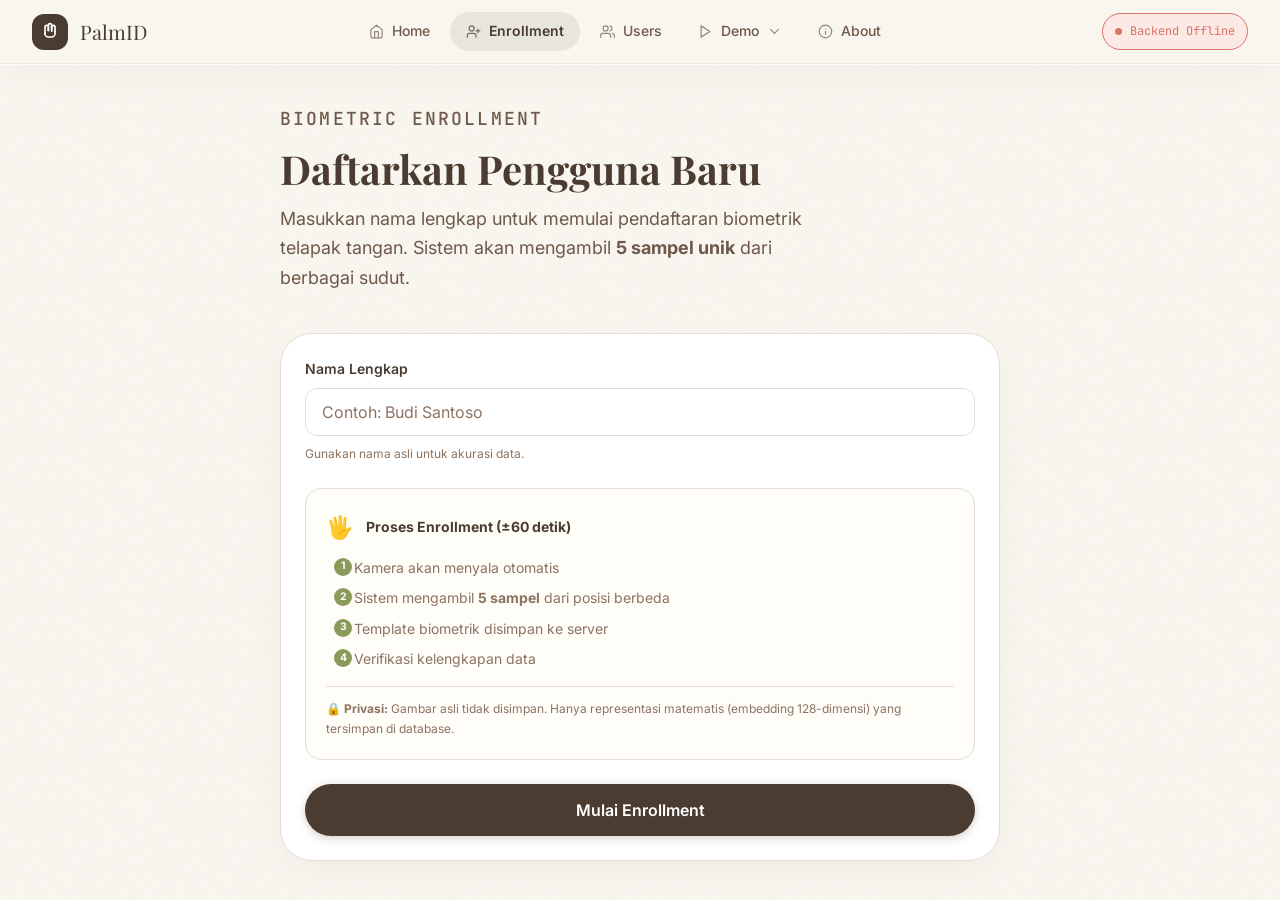
==== commit 917511d1: "yeah just do some shit" ====
--- a/app/frontend/enroll.html
+++ b/app/frontend/enroll.html
@@ -4,6 +4,7 @@
     <meta charset="UTF-8" />
     <meta name="viewport" content="width=device-width, initial-scale=1.0" />
     <title>Enrollment — PalmID</title>
+    <meta name="description" content="Daftarkan pengguna baru dengan biometrik telapak tangan. Sistem akan mengambil 5 sampel unik untuk akurasi terbaik." />
 
     <link rel="preconnect" href="https://fonts.googleapis.com" />
     <link rel="preconnect" href="https://fonts.gstatic.com" crossorigin />
@@ -15,6 +16,7 @@
     <link rel="stylesheet" href="css/base.css" />
     <link rel="stylesheet" href="css/layout.css" />
     <link rel="stylesheet" href="css/components.css" />
+    <link rel="stylesheet" href="css/ux.css" />
     <link rel="stylesheet" href="css/pages/enroll.css" />
   </head>
 
@@ -25,7 +27,10 @@
     <!-- Main -->
     <main class="app-main">
       <div class="container-sm">
-        <!-- Step 1: Input Name -->
+
+        <!-- ══════════════════════════════════════════════ -->
+        <!-- Step 1: Input Nama                           -->
+        <!-- ══════════════════════════════════════════════ -->
         <section
           id="step-name"
           class="enroll-step"
@@ -36,7 +41,7 @@
             <h1 id="title-name">Daftarkan Pengguna Baru</h1>
             <p>
               Masukkan nama lengkap untuk memulai pendaftaran biometrik telapak
-              tangan.
+              tangan. Sistem akan mengambil <strong>5 sampel unik</strong> dari berbagai sudut.
             </p>
           </div>
 
@@ -50,13 +55,26 @@
                 placeholder="Contoh: Budi Santoso"
                 autocomplete="off"
                 required
+                minlength="2"
+                maxlength="80"
               />
               <p class="form-hint">Gunakan nama asli untuk akurasi data.</p>
             </div>
-            
-            <div class="hint-box hint-box--info" style="margin: var(--space-6) 0">
-              <p class="text-xs">
-                <strong>Catatan Privasi:</strong> Data telapak tangan Anda akan diubah menjadi representasi matematika (template) dan tidak disimpan dalam bentuk gambar asli.
+
+            <!-- Enrollment Info Card -->
+            <div class="enroll-info-card">
+              <div class="enroll-info-card__header">
+                <span class="enroll-info-card__icon">🖐</span>
+                <strong>Proses Enrollment (±60 detik)</strong>
+              </div>
+              <ol class="enroll-info-card__steps">
+                <li>Kamera akan menyala otomatis</li>
+                <li>Sistem mengambil <strong>5 sampel</strong> dari posisi berbeda</li>
+                <li>Template biometrik disimpan ke server</li>
+                <li>Verifikasi kelengkapan data</li>
+              </ol>
+              <p class="enroll-info-card__privacy">
+                🔒 <strong>Privasi:</strong> Gambar asli tidak disimpan. Hanya representasi matematis (embedding 128-dimensi) yang tersimpan di database.
               </p>
             </div>
 
@@ -70,95 +88,110 @@
           </form>
         </section>
 
-        <!-- Step 2: Capture Samples -->
+        <!-- ══════════════════════════════════════════════ -->
+        <!-- Step 2: Capture Samples                      -->
+        <!-- ══════════════════════════════════════════════ -->
         <section
           id="step-capture"
           class="enroll-step hidden"
           aria-labelledby="title-capture"
         >
           <div class="page-header">
-            <p class="eyebrow">STAGE 2: SAMPLE CAPTURE</p>
+            <p class="eyebrow" id="capture-eyebrow">STAGE 2 — SAMPLE 1 / 5</p>
             <h1 id="title-capture">Ambil Sampel Telapak</h1>
-            <p>
-              Tunjukkan telapak tangan ke kamera. Sistem akan mengambil 5 sampel
-              secara otomatis.
+            <p id="capture-subtitle">
+              Tunjukkan telapak tangan ke kamera. Sistem akan mengambil 5 sampel dari posisi berbeda secara otomatis.
             </p>
           </div>
 
           <div class="scanner-layout">
-            <!-- Scanner Component -->
-            <div class="scanner" id="scanner-container">
-              <video
-                id="enroll-video"
-                autoplay
-                muted
-                playsinline
-                aria-label="Preview kamera untuk pendaftaran telapak tangan"
-              ></video>
-
-              <!-- Target Bracket -->
-              <div class="scanner__target" id="scanner-target">
-                <svg viewBox="0 0 220 220" fill="none">
-                  <path
-                    d="M40 2H22C10.9543 2 2 10.9543 2 22V40"
-                    stroke="currentColor"
-                    stroke-width="4"
-                    stroke-linecap="round"
-                  />
-                  <path
-                    d="M180 2H198C209.046 2 218 10.9543 218 22V40"
-                    stroke="currentColor"
-                    stroke-width="4"
-                    stroke-linecap="round"
-                  />
-                  <path
-                    d="M40 218H22C10.9543 218 2 209.046 2 198V180"
-                    stroke="currentColor"
-                    stroke-width="4"
-                    stroke-linecap="round"
-                  />
-                  <path
-                    d="M180 218H198C209.046 218 218 209.046 218 198V180"
-                    stroke="currentColor"
-                    stroke-width="4"
-                    stroke-linecap="round"
-                  />
-                </svg>
-              </div>
-
-              <!-- Scan Line -->
-              <div class="scanner__scanline hidden" id="scanline"></div>
-
-              <!-- Hint Overlay -->
-              <div
-                class="scanner__hint"
-                id="scanner-hint"
-                role="status"
-                aria-live="polite"
-              >
-                Menghidupkan kamera...
-              </div>
-
-              <!-- Loading Overlay -->
-              <div class="scanner__processing hidden" id="scanner-loading">
-                <div class="spinner"></div>
-                <div class="scanner__processing-label" id="scanner-loading-label">Memproses...</div>
-              </div>
-            </div>
-
-            <!-- Progress Panel -->
-            <div class="surface-card">
-              <div
-                class="flex justify-between items-center"
-                style="margin-bottom: var(--space-4)"
-              >
-                <h3 id="progress-title">Progres Sampel</h3>
-                <span class="badge badge--processing" id="sample-count-badge"
-                  >0 / 5</span
+            <!-- ── Scanner Column ─────────────────────── -->
+            <div>
+              <!-- Pose Guide Bar -->
+              <div class="pose-guide" id="pose-guide" aria-live="polite">
+                <div class="pose-guide__poses">
+                  <div class="pose-item pose-item--active" data-pose="0">
+                    <div class="pose-item__icon">🖐</div>
+                    <div class="pose-item__label">Lurus</div>
+                  </div>
+                  <div class="pose-item" data-pose="1">
+                    <div class="pose-item__icon">↙</div>
+                    <div class="pose-item__label">Kiri</div>
+                  </div>
+                  <div class="pose-item" data-pose="2">
+                    <div class="pose-item__icon">↗</div>
+                    <div class="pose-item__label">Kanan</div>
+                  </div>
+                  <div class="pose-item" data-pose="3">
+                    <div class="pose-item__icon">⬆</div>
+                    <div class="pose-item__label">Dekat</div>
+                  </div>
+                  <div class="pose-item" data-pose="4">
+                    <div class="pose-item__icon">⬇</div>
+                    <div class="pose-item__label">Jauh</div>
+                  </div>
+                </div>
+              </div>
+
+              <!-- Scanner Component -->
+              <div class="scanner" id="scanner-container">
+                <video
+                  id="enroll-video"
+                  autoplay
+                  muted
+                  playsinline
+                  aria-label="Preview kamera untuk pendaftaran telapak tangan"
+                ></video>
+
+                <!-- Target Bracket -->
+                <div class="scanner__target" id="scanner-target">
+                  <svg viewBox="0 0 220 220" fill="none">
+                    <path d="M40 2H22C10.9543 2 2 10.9543 2 22V40" stroke="currentColor" stroke-width="4" stroke-linecap="round"/>
+                    <path d="M180 2H198C209.046 2 218 10.9543 218 22V40" stroke="currentColor" stroke-width="4" stroke-linecap="round"/>
+                    <path d="M40 218H22C10.9543 218 2 209.046 2 198V180" stroke="currentColor" stroke-width="4" stroke-linecap="round"/>
+                    <path d="M180 218H198C209.046 218 218 209.046 218 198V180" stroke="currentColor" stroke-width="4" stroke-linecap="round"/>
+                  </svg>
+                </div>
+
+                <!-- Scan Line -->
+                <div class="scanner__scanline hidden" id="scanline"></div>
+
+                <!-- Sample Number Badge (on scanner) -->
+                <div class="scanner__sample-badge" id="scanner-sample-badge" aria-live="polite">
+                  <span id="scanner-sample-num">1</span>/5
+                </div>
+
+                <!-- Hint Overlay -->
+                <div
+                  class="scanner__hint"
+                  id="scanner-hint"
+                  role="status"
+                  aria-live="polite"
                 >
-              </div>
-
-              <div class="progress-stepper" id="sample-stepper">
+                  Menghidupkan kamera...
+                </div>
+
+                <!-- Loading Overlay -->
+                <div class="scanner__processing hidden" id="scanner-loading">
+                  <div class="spinner"></div>
+                  <div class="scanner__processing-label" id="scanner-loading-label">Memeriksa...</div>
+                </div>
+
+                <!-- Quality Hint (error feedback in scanner) -->
+                <div class="capture-quality-hint hidden" id="capture-quality-hint" role="alert" aria-live="assertive"></div>
+              </div>
+            </div>
+
+            <!-- ── Progress Panel Column ──────────────── -->
+            <div class="enroll-panel">
+              <!-- Progress Header -->
+              <div class="enroll-panel__header">
+                <h3>Progres Sampel</h3>
+                <span class="badge badge--scanning" id="sample-count-badge">0 / 5</span>
+              </div>
+
+              <!-- Step Dots (connector) -->
+              <div class="progress-stepper" role="progressbar" aria-valuemin="0" aria-valuemax="5" aria-valuenow="0" id="sample-stepper-wrapper">
                 <div class="step-dot" data-step="1"></div>
                 <div class="step-dot" data-step="2"></div>
                 <div class="step-dot" data-step="3"></div>
@@ -166,68 +199,131 @@
                 <div class="step-dot" data-step="5"></div>
               </div>
 
-              <p
-                class="text-sm"
-                id="capture-status"
-                style="margin-top: var(--space-4)"
-              >
+              <!-- Sample Thumbnail Grid -->
+              <div class="sample-grid" id="sample-grid" aria-label="Pratinjau sampel yang berhasil diambil">
+                <div class="sample-slot" data-slot="0" id="sample-slot-0">
+                  <div class="sample-slot__number">1</div>
+                  <div class="sample-slot__icon">🖐</div>
+                </div>
+                <div class="sample-slot" data-slot="1" id="sample-slot-1">
+                  <div class="sample-slot__number">2</div>
+                  <div class="sample-slot__icon">↙</div>
+                </div>
+                <div class="sample-slot" data-slot="2" id="sample-slot-2">
+                  <div class="sample-slot__number">3</div>
+                  <div class="sample-slot__icon">↗</div>
+                </div>
+                <div class="sample-slot" data-slot="3" id="sample-slot-3">
+                  <div class="sample-slot__number">4</div>
+                  <div class="sample-slot__icon">⬆</div>
+                </div>
+                <div class="sample-slot" data-slot="4" id="sample-slot-4">
+                  <div class="sample-slot__number">5</div>
+                  <div class="sample-slot__icon">⬇</div>
+                </div>
+              </div>
+
+              <!-- Current Pose Instruction -->
+              <div class="pose-instruction" id="pose-instruction">
+                <div class="pose-instruction__icon" id="pose-instruction-icon">🖐</div>
+                <div>
+                  <div class="pose-instruction__label">Posisi saat ini</div>
+                  <div class="pose-instruction__text" id="pose-instruction-text">Tahan telapak lurus tegak di depan kamera</div>
+                </div>
+              </div>
+
+              <!-- Status text -->
+              <p class="text-sm enroll-panel__status" id="capture-status">
                 Tahan tangan tetap stabil saat sistem mengambil gambar.
               </p>
 
-              <div style="margin-top: var(--space-6)">
-                <button
-                  id="btn-cancel-capture"
-                  class="btn btn--secondary btn--full"
-                >
-                  Batal
-                </button>
-              </div>
+              <!-- Cancel button -->
+              <button id="btn-cancel-capture" class="btn btn--secondary btn--full" style="margin-top: var(--space-4);">
+                Batalkan Enrollment
+              </button>
             </div>
           </div>
         </section>
 
-        <!-- Step 3: Verification -->
+        <!-- ══════════════════════════════════════════════ -->
+        <!-- Step 3: Verifikasi & Upload ke DB            -->
+        <!-- ══════════════════════════════════════════════ -->
         <section id="step-verifying" class="enroll-step hidden text-center">
           <div class="page-header">
-            <h1 id="verifying-title">Memverifikasi...</h1>
+            <p class="eyebrow">STAGE 3 — MENYIMPAN DATA</p>
+            <h1 id="verifying-title">Menyimpan Template...</h1>
             <p>
-              Mohon tunggu sebentar, sistem sedang memvalidasi template
-              biometrik Anda.
+              Sistem sedang mengunggah dan memvalidasi 5 template biometrik ke database. Mohon jangan tutup halaman ini.
             </p>
           </div>
-          <div
-            class="surface-card flex flex-col items-center gap-6"
-            style="padding: var(--space-12)"
-          >
-            <div class="spinner spinner--lg"></div>
-            <p class="text-mono">RUNNING_VERIFICATION_GATE</p>
+
+          <div class="surface-card verify-card">
+            <!-- Progress Bar -->
+            <div class="verify-bar-wrap">
+              <div class="verify-bar-track">
+                <div id="verify-progress-fill" class="verify-bar-fill"></div>
+              </div>
+              <div class="verify-bar-labels">
+                <span id="verify-status-msg" class="text-sm">Mempersiapkan...</span>
+                <span id="verify-pct" class="text-sm font-semibold text-mono">0%</span>
+              </div>
+            </div>
+
+            <!-- Steps List -->
+            <div id="verify-steps-list" role="list" class="verify-steps-list">
+              <!-- populated by JS -->
+            </div>
           </div>
         </section>
 
-        <!-- Step 4: Success -->
+        <!-- ══════════════════════════════════════════════ -->
+        <!-- Step 4: Sukses                               -->
+        <!-- ══════════════════════════════════════════════ -->
         <section id="step-success" class="enroll-step hidden text-center">
-          <div class="surface-card" style="padding: var(--space-12)">
-            <div
-              class="status-icon status-icon--success"
-              style="margin: 0 auto var(--space-6)"
-            >
-              <svg width="32" height="32" viewBox="0 0 24 24" fill="none" stroke="currentColor" stroke-width="3" stroke-linecap="round" stroke-linejoin="round"><path d="M22 11.08V12a10 10 0 1 1-5.93-9.14"/><polyline points="22 4 12 14.01 9 11.01"/></svg>
-            </div>
-            <h1 style="margin-bottom: var(--space-2)">Enrollment Berhasil!</h1>
-            <p class="text-body-lg" style="margin-bottom: var(--space-8)">
-              Selamat datang, <strong id="success-name">User</strong>. Template
-              biometrik Anda telah siap digunakan.
+          <div class="surface-card success-card">
+            <!-- Success Icon -->
+            <div class="status-icon status-icon--success" style="margin: 0 auto var(--space-6);">
+              <svg width="32" height="32" viewBox="0 0 24 24" fill="none" stroke="currentColor" stroke-width="3" stroke-linecap="round" stroke-linejoin="round">
+                <path d="M22 11.08V12a10 10 0 1 1-5.93-9.14"/>
+                <polyline points="22 4 12 14.01 9 11.01"/>
+              </svg>
+            </div>
+
+            <p class="eyebrow" style="margin-bottom:var(--space-2)">ENROLLMENT BERHASIL</p>
+            <h1 style="margin-bottom: var(--space-2);">Selamat Datang!</h1>
+            <p class="text-body-lg" style="margin-bottom: var(--space-4);">
+              <strong id="success-name">User</strong> telah terdaftar di sistem biometrik PalmID.
             </p>
-            <div class="flex flex-col gap-4">
-              <a href="index.html" class="btn btn--primary btn--lg"
-                >Kembali ke Menu Utama</a
-              >
-              <a href="users.html" class="btn btn--secondary"
-                >Lihat Daftar Pengguna</a
-              >
+
+            <!-- Template Count Badge -->
+            <div class="success-meta">
+              <div class="success-meta__item">
+                <span class="success-meta__icon">🗂</span>
+                <span id="success-template-count" class="success-meta__value">5 template tersimpan</span>
+              </div>
+              <div class="success-meta__item">
+                <span class="success-meta__icon">✅</span>
+                <span class="success-meta__value">Siap untuk identifikasi</span>
+              </div>
+            </div>
+
+            <!-- Thumbnail review strip -->
+            <div class="success-thumbs" id="success-thumbs" aria-label="Pratinjau 5 sampel yang berhasil disimpan">
+              <!-- filled by JS -->
+            </div>
+
+            <!-- Actions -->
+            <div class="flex flex-col gap-4" style="max-width: 300px; margin: var(--space-8) auto 0;">
+              <button id="btn-success-done" class="btn btn--primary btn--lg btn--full">
+                Selesai &amp; Kembali ke Dashboard
+              </button>
+              <button id="btn-success-enroll-another" class="btn btn--secondary btn--full">
+                Daftarkan Pengguna Lain
+              </button>
             </div>
           </div>
         </section>
+
       </div>
     </main>
 
--- a/app/frontend/css/components.css
+++ b/app/frontend/css/components.css
@@ -222,7 +222,7 @@
   overflow: hidden;
   border-radius: var(--radius-2xl);
   background: #1c1612;
-  aspect-ratio: 4 / 3;
+  aspect-ratio: 3 / 4;
   box-shadow: var(--shadow-soft);
   width: 100%;
 }
@@ -885,14 +885,17 @@
 /* ── 10. Toast ────────────────────────────────────────────── */
 #toast-container {
   position: fixed;
-  bottom: var(--space-6);
-  right: var(--space-6);
+  top: var(--space-6);
+  left: 50%;
+  transform: translateX(-50%);
   z-index: 999;
   display: flex;
   flex-direction: column;
   gap: var(--space-3);
   pointer-events: none;
   max-width: 360px;
+  align-items: center;
+  width: 100%;
 }
 
 .toast {
@@ -908,7 +911,7 @@
   font-size: var(--text-sm);
   color: var(--color-coffee);
   opacity: 0;
-  transform: translateX(16px);
+  transform: translateY(-16px);
   transition:
     opacity var(--duration-base) var(--ease-out),
     transform var(--duration-base) var(--ease-out);
@@ -917,7 +920,7 @@
 
 .toast.toast--visible {
   opacity: 1;
-  transform: translateX(0);
+  transform: translateY(0);
 }
 
 .toast-icon {
@@ -1224,20 +1227,6 @@
   color: var(--color-honey);
 }
 
-@keyframes pop-in {
-  0% {
-    transform: scale(0);
-    opacity: 0;
-  }
-  70% {
-    transform: scale(1.1);
-  }
-  100% {
-    transform: scale(1);
-    opacity: 1;
-  }
-}
-
 .empty-state h3 {
   font-size: var(--text-h3);
 }
@@ -1361,7 +1350,7 @@
 .palm-box-layer {
   position: absolute;
   inset: 0;
-  z-index: 9;
+  z-index: 25; /* Higher than processing overlay (20) */
   width: 100%;
   height: 100%;
   pointer-events: none;
@@ -1384,6 +1373,25 @@
   stroke-width: 0.75;
   vector-effect: non-scaling-stroke;
   filter: drop-shadow(0 0 10px rgba(138, 154, 91, 0.45));
+}
+
+.palm-box__scanline {
+  fill: var(--color-matcha);
+  opacity: 0;
+  filter: drop-shadow(0 0 4px var(--color-matcha));
+}
+
+.scanner--palm-detected .palm-box__scanline,
+.scanner--palm-matched .palm-box__scanline {
+  opacity: 0.6;
+  animation: palm-inner-scan 2s linear infinite;
+}
+
+@keyframes palm-inner-scan {
+  0% { transform: translateY(0); opacity: 0; }
+  20% { opacity: 0.6; }
+  80% { opacity: 0.6; }
+  100% { transform: translateY(60px); opacity: 0; }
 }
 
 .palm-box__scanner-area {
@@ -1403,15 +1411,18 @@
   filter: drop-shadow(0 0 8px rgba(138, 154, 91, 0.75));
 }
 
+.palm-box__label-bg {
+  fill: rgba(28, 22, 18, 0.85);
+  stroke: var(--color-matcha);
+  stroke-width: 0.2;
+}
+
 .palm-box__label {
   fill: var(--color-matcha);
   font-family: var(--font-mono);
-  font-size: 3px;
+  font-size: 2.2px;
   font-weight: 700;
-  letter-spacing: 0.08em;
-  paint-order: stroke;
-  stroke: rgba(28, 22, 18, 0.72);
-  stroke-width: 0.45;
+  letter-spacing: 0.05em;
 }
 
 .palm-box__dot {
@@ -1422,7 +1433,8 @@
 
 .scanner--palm-searching .palm-box__rect,
 .scanner--palm-searching .palm-box__scanner-area,
-.scanner--palm-searching .palm-box__corner {
+.scanner--palm-searching .palm-box__corner,
+.scanner--palm-searching .palm-box__label-bg {
   stroke: var(--color-sky-muted);
 }
 
@@ -1432,7 +1444,8 @@
 
 .scanner--palm-quality-low .palm-box__rect,
 .scanner--palm-quality-low .palm-box__scanner-area,
-.scanner--palm-quality-low .palm-box__corner {
+.scanner--palm-quality-low .palm-box__corner,
+.scanner--palm-quality-low .palm-box__label-bg {
   fill: rgba(214, 168, 79, 0.08);
   stroke: var(--color-honey);
 }
@@ -1442,14 +1455,22 @@
   fill: var(--color-honey);
 }
 
-.scanner--palm-matched .palm-box__rect,
+.scanner--palm-matched .palm-box__rect {
+  stroke: var(--color-matcha);
+  stroke-dasharray: 2 1;
+  stroke-width: 1;
+  animation: palm-box-dash 1s linear infinite, palm-box-success 0.5s var(--ease-out);
+}
+
 .scanner--palm-matched .palm-box__corner {
   stroke: var(--color-matcha);
-  animation: palm-box-success 0.6s var(--ease-out);
+  stroke-width: 2;
+  filter: drop-shadow(0 0 12px rgba(138, 154, 91, 0.9));
 }
 
 .scanner--palm-lost .palm-box__scanner-area,
-.scanner--palm-lost .palm-box__corner {
+.scanner--palm-lost .palm-box__corner,
+.scanner--palm-lost .palm-box__label-bg {
   stroke: var(--color-coral);
 }
 
@@ -1459,7 +1480,7 @@
 
 @keyframes palm-box-dash {
   to {
-    stroke-dashoffset: -16;
+    stroke-dashoffset: -12;
   }
 }
 
--- a/app/frontend/css/ux.css
+++ b/app/frontend/css/ux.css
@@ -0,0 +1,253 @@
+/* ============================================================
+   css/ux.css — UX helpers (skeleton, animations)
+   Drop this file dan include di setiap halaman:
+     <link rel="stylesheet" href="css/ux.css">
+   Aman ditumpuk setelah components.css.
+   ============================================================ */
+
+/* ── Fade in ────────────────────────────────────────────── */
+@keyframes ux-fade-in {
+  from {
+    opacity: 0;
+    transform: translateY(6px);
+  }
+  to {
+    opacity: 1;
+    transform: translateY(0);
+  }
+}
+.ux-anim-fade-in {
+  animation: ux-fade-in 0.32s ease both;
+}
+
+/* ── Slide in (untuk entry baru di list) ───────────────── */
+@keyframes ux-slide-in {
+  from {
+    opacity: 0;
+    transform: translateX(-12px);
+    background-color: color-mix(in srgb, var(--color-matcha, #6b8e23) 12%, transparent);
+  }
+  to {
+    opacity: 1;
+    transform: translateX(0);
+    background-color: transparent;
+  }
+}
+.ux-anim-slide-in {
+  animation: ux-slide-in 0.55s ease both;
+}
+
+/* ── Skeleton shimmer ──────────────────────────────────── */
+@keyframes ux-shimmer {
+  0% {
+    background-position: -400px 0;
+  }
+  100% {
+    background-position: 400px 0;
+  }
+}
+.ux-skeleton {
+  display: block;
+  background: linear-gradient(
+    90deg,
+    color-mix(in srgb, var(--color-coffee, #6b4f3a) 8%, transparent) 0%,
+    color-mix(in srgb, var(--color-coffee, #6b4f3a) 14%, transparent) 50%,
+    color-mix(in srgb, var(--color-coffee, #6b4f3a) 8%, transparent) 100%
+  );
+  background-size: 800px 100%;
+  animation: ux-shimmer 1.4s linear infinite;
+  border-radius: 8px;
+}
+.ux-skeleton--line {
+  height: 12px;
+}
+.ux-skeleton--avatar {
+  width: 40px;
+  height: 40px;
+  border-radius: 10px;
+  flex-shrink: 0;
+}
+.ux-skeleton-card {
+  display: flex;
+  flex-direction: column;
+  gap: 10px;
+  padding: 16px;
+  border-radius: 14px;
+  border: 1px solid var(--color-border, #e5dccf);
+  background: var(--color-surface, #fff);
+  min-height: 140px;
+}
+.ux-skeleton-row {
+  display: flex;
+  align-items: center;
+  gap: 12px;
+  padding: 10px 12px;
+}
+
+/* ── Page step transitions ─────────────────────────────── */
+.ux-step {
+  animation: ux-fade-in 0.35s ease both;
+}
+
+/* ── Page transition ── */
+body.app-body {
+  opacity: 0;
+  transition: opacity 0.22s ease-in-out, transform 0.22s ease-in-out;
+  transform: translateY(4px);
+}
+body.app-body.ux-page-ready {
+  opacity: 1;
+  transform: none;
+}
+
+/* ── Top bar loader ── */
+#ux-top-loader {
+  position: fixed;
+  top: 0;
+  left: 0;
+  height: 3px;
+  background: var(--color-matcha, #8a9a5b);
+  z-index: 9999;
+  width: 0%;
+  transition: width 0.2s ease;
+  box-shadow: 0 0 8px var(--color-matcha, #8a9a5b);
+}
+
+/* ── Shimmer camera loading ── */
+.scanner--requesting-camera .scanner__placeholder {
+  background: linear-gradient(
+    90deg,
+    color-mix(in srgb, var(--color-coffee, #6b4f3a) 2%, transparent) 0%,
+    color-mix(in srgb, var(--color-coffee, #6b4f3a) 8%, transparent) 50%,
+    color-mix(in srgb, var(--color-coffee, #6b4f3a) 2%, transparent) 100%
+  );
+  background-size: 800px 100%;
+  animation: ux-shimmer 1.4s linear infinite;
+}
+
+/* ── Scanner Pulse ── */
+@keyframes scanner-pulse-success {
+  0% {
+    box-shadow: 0 0 0 0 rgba(138, 154, 91, 0.4);
+    border-color: var(--color-matcha);
+  }
+  70% {
+    box-shadow: 0 0 0 12px rgba(138, 154, 91, 0);
+    border-color: var(--color-matcha);
+  }
+  100% {
+    box-shadow: 0 0 0 0 rgba(138, 154, 91, 0);
+    border-color: var(--color-matcha);
+  }
+}
+
+@keyframes scanner-pulse-error {
+  0% {
+    box-shadow: 0 0 0 0 rgba(217, 83, 79, 0.4);
+    border-color: var(--color-coral);
+  }
+  70% {
+    box-shadow: 0 0 0 12px rgba(217, 83, 79, 0);
+    border-color: var(--color-coral);
+  }
+  100% {
+    box-shadow: 0 0 0 0 rgba(217, 83, 79, 0);
+    border-color: var(--color-coral);
+  }
+}
+
+.scanner--identified .scanner__target {
+  animation: scanner-pulse-success 1.5s ease-out infinite;
+  color: var(--color-matcha) !important;
+}
+
+.scanner--unknown .scanner__target,
+.scanner--error .scanner__target {
+  animation: scanner-pulse-error 1.5s ease-out infinite;
+  color: var(--color-coral) !important;
+}
+
+/* ── Verification Steps ── */
+.vstep {
+  display: flex;
+  align-items: center;
+  gap: var(--space-3);
+  padding: var(--space-3) var(--space-4);
+  border-radius: var(--radius-xl);
+  border: 1px solid transparent;
+  transition: all 0.25s ease;
+}
+
+.vstep--pending {
+  color: var(--color-coffee-light);
+  opacity: 0.5;
+}
+
+.vstep--active {
+  background: var(--color-surface-warm);
+  border-color: var(--color-border);
+  color: var(--color-coffee);
+  font-weight: 500;
+  box-shadow: var(--shadow-sm);
+}
+
+.vstep--done {
+  color: var(--color-coffee);
+  border-color: transparent;
+}
+
+.vstep--error {
+  background: var(--color-coral-soft);
+  border-color: var(--color-coral);
+  color: var(--color-coral);
+  font-weight: 500;
+}
+
+.vstep__indicator {
+  width: 24px;
+  height: 24px;
+  border-radius: 50%;
+  display: flex;
+  align-items: center;
+  justify-content: center;
+  font-size: 0.85rem;
+  font-weight: bold;
+  flex-shrink: 0;
+  background: var(--color-border);
+  color: var(--color-coffee-light);
+  transition: all 0.25s ease;
+}
+
+.vstep--active .vstep__indicator {
+  background: var(--color-coffee);
+  color: var(--color-surface);
+}
+
+.vstep--done .vstep__indicator {
+  background: var(--color-matcha-soft);
+  color: var(--color-matcha);
+}
+
+.vstep--error .vstep__indicator {
+  background: var(--color-coral);
+  color: var(--color-surface);
+}
+
+.vstep__label {
+  font-size: var(--text-sm);
+}
+
+/* ── Reduce motion respect ─────────────────────────────── */
+@media (prefers-reduced-motion: reduce) {
+  .ux-anim-fade-in,
+  .ux-anim-slide-in,
+  .ux-step,
+  .ux-empty-state,
+  body.app-body {
+    animation: none !important;
+    transition: none !important;
+  }
+  .ux-skeleton {
+    animation: none !important;
+  }
+}
--- a/app/frontend/css/pages/enroll.css
+++ b/app/frontend/css/pages/enroll.css
@@ -1,26 +1,22 @@
 /* ============================================================
-   enroll.css — Enrollment specific styles
+   enroll.css — Enrollment page styles
+   Palm Biometric App — Interactive 5-Sample Capture
    ============================================================ */
 
+/* ── Step animation ─────────────────────────────────────── */
 .enroll-step {
   animation: fade-in var(--duration-base) var(--ease-out);
 }
 
 @keyframes fade-in {
-  from {
-    opacity: 0;
-    transform: translateY(8px);
-  }
-  to {
-    opacity: 1;
-    transform: translateY(0);
-  }
-}
-
-/* Scanner Layout */
+  from { opacity: 0; transform: translateY(8px); }
+  to   { opacity: 1; transform: translateY(0); }
+}
+
+/* ── Scanner Layout: 2-col on desktop ───────────────────── */
 .scanner-layout {
   display: grid;
-  grid-template-columns: 1fr 320px;
+  grid-template-columns: 1fr 300px;
   gap: var(--space-8);
   align-items: start;
 }
@@ -31,13 +27,242 @@
   }
 }
 
-/* Progress Stepper */
+/* ══════════════════════════════════════════════════════════
+   ENROLLMENT INFO CARD (Step 1)
+   ══════════════════════════════════════════════════════════ */
+.enroll-info-card {
+  background: var(--color-surface-warm);
+  border: 1px solid var(--color-border);
+  border-radius: var(--radius-lg);
+  padding: var(--space-5);
+  margin: var(--space-6) 0;
+}
+
+.enroll-info-card__header {
+  display: flex;
+  align-items: center;
+  gap: var(--space-3);
+  margin-bottom: var(--space-3);
+  font-size: var(--text-sm);
+}
+
+.enroll-info-card__icon {
+  font-size: 1.4rem;
+}
+
+.enroll-info-card__steps {
+  list-style: none;
+  padding: 0;
+  margin: 0 0 var(--space-4);
+  display: flex;
+  flex-direction: column;
+  gap: var(--space-2);
+  padding-left: var(--space-2);
+}
+
+.enroll-info-card__steps li {
+  font-size: var(--text-sm);
+  color: var(--color-coffee-light);
+  padding-left: var(--space-5);
+  position: relative;
+  counter-increment: step-counter;
+}
+
+.enroll-info-card__steps li::before {
+  content: counter(step-counter);
+  position: absolute;
+  left: 0;
+  width: 18px;
+  height: 18px;
+  border-radius: 50%;
+  background: var(--color-matcha);
+  color: #fff;
+  font-size: 0.65rem;
+  font-weight: 700;
+  display: flex;
+  align-items: center;
+  justify-content: center;
+  top: 1px;
+}
+
+.enroll-info-card__steps {
+  counter-reset: step-counter;
+}
+
+.enroll-info-card__privacy {
+  font-size: var(--text-xs);
+  color: var(--color-coffee-light);
+  margin: 0;
+  padding-top: var(--space-3);
+  border-top: 1px solid var(--color-border);
+}
+
+/* ══════════════════════════════════════════════════════════
+   POSE GUIDE BAR (above scanner)
+   ══════════════════════════════════════════════════════════ */
+.pose-guide {
+  background: var(--color-surface);
+  border: 1px solid var(--color-border);
+  border-radius: var(--radius-lg);
+  padding: var(--space-3) var(--space-4);
+  margin-bottom: var(--space-3);
+}
+
+.pose-guide__poses {
+  display: flex;
+  justify-content: space-between;
+  gap: var(--space-2);
+}
+
+.pose-item {
+  flex: 1;
+  display: flex;
+  flex-direction: column;
+  align-items: center;
+  gap: 4px;
+  padding: var(--space-2) var(--space-1);
+  border-radius: var(--radius-md);
+  border: 2px solid transparent;
+  transition: all 0.25s ease;
+  opacity: 0.4;
+  cursor: default;
+}
+
+.pose-item--active {
+  opacity: 1;
+  border-color: var(--color-matcha);
+  background: var(--color-matcha-soft);
+}
+
+.pose-item--done {
+  opacity: 0.9;
+  border-color: var(--color-border);
+  background: var(--color-surface-warm);
+  position: relative;
+}
+
+.pose-item--done::after {
+  content: "✓";
+  position: absolute;
+  top: -6px;
+  right: -4px;
+  width: 16px;
+  height: 16px;
+  border-radius: 50%;
+  background: var(--color-matcha);
+  color: #fff;
+  font-size: 0.6rem;
+  font-weight: bold;
+  display: flex;
+  align-items: center;
+  justify-content: center;
+}
+
+.pose-item__icon {
+  font-size: 1.1rem;
+  line-height: 1;
+}
+
+.pose-item__label {
+  font-size: 0.6rem;
+  font-weight: 600;
+  color: var(--color-coffee-light);
+  text-transform: uppercase;
+  letter-spacing: 0.04em;
+}
+
+.pose-item--active .pose-item__label {
+  color: var(--color-matcha);
+}
+
+/* ══════════════════════════════════════════════════════════
+   SCANNER ADDITIONS
+   ══════════════════════════════════════════════════════════ */
+
+/* Sample number badge on scanner */
+.scanner__sample-badge {
+  position: absolute;
+  top: var(--space-3);
+  right: var(--space-3);
+  background: rgba(10, 10, 10, 0.72);
+  backdrop-filter: blur(8px);
+  -webkit-backdrop-filter: blur(8px);
+  color: #fff;
+  font-size: var(--text-sm);
+  font-weight: 700;
+  font-family: var(--font-mono);
+  padding: 4px 10px;
+  border-radius: var(--radius-full);
+  z-index: 10;
+  line-height: 1.4;
+}
+
+.scanner__sample-badge span {
+  color: var(--color-matcha);
+  font-size: 1rem;
+}
+
+/* Quality hint overlay at bottom of scanner */
+.capture-quality-hint {
+  position: absolute;
+  bottom: 0;
+  left: 0;
+  right: 0;
+  background: rgba(217, 115, 101, 0.92);
+  backdrop-filter: blur(4px);
+  -webkit-backdrop-filter: blur(4px);
+  color: #fff;
+  padding: var(--space-3) var(--space-4);
+  font-size: var(--text-sm);
+  font-weight: 500;
+  text-align: center;
+  display: flex;
+  align-items: center;
+  justify-content: center;
+  gap: var(--space-2);
+  z-index: 20;
+  animation: ux-fade-in 0.2s ease;
+  border-bottom-left-radius: inherit;
+  border-bottom-right-radius: inherit;
+}
+
+.capture-quality-hint.hidden {
+  display: none;
+}
+
+/* ══════════════════════════════════════════════════════════
+   ENROLLMENT PANEL (right column)
+   ══════════════════════════════════════════════════════════ */
+.enroll-panel {
+  background: var(--color-surface);
+  border: 1px solid var(--color-border);
+  border-radius: var(--radius-xl);
+  padding: var(--space-5);
+  box-shadow: var(--shadow-soft);
+  position: sticky;
+  top: var(--space-8);
+}
+
+.enroll-panel__header {
+  display: flex;
+  justify-content: space-between;
+  align-items: center;
+  margin-bottom: var(--space-4);
+}
+
+.enroll-panel__status {
+  color: var(--color-coffee-light);
+  margin-top: var(--space-3);
+  line-height: 1.5;
+}
+
+/* ── Progress Stepper ───────────────────────────────────── */
 .progress-stepper {
   display: flex;
   justify-content: space-between;
   align-items: center;
   position: relative;
-  margin: var(--space-6) 0;
+  margin: var(--space-3) 0;
   padding: 0 var(--space-2);
 }
 
@@ -66,7 +291,9 @@
 
 .step-dot.active {
   border-color: var(--color-matcha);
-  transform: scale(1.2);
+  background: var(--color-matcha-soft);
+  transform: scale(1.3);
+  box-shadow: 0 0 0 3px var(--color-matcha-soft);
 }
 
 .step-dot.completed {
@@ -74,7 +301,184 @@
   border-color: var(--color-matcha);
 }
 
-/* Success icon */
+/* ── Sample Thumbnail Grid ──────────────────────────────── */
+.sample-grid {
+  display: grid;
+  grid-template-columns: repeat(5, 1fr);
+  gap: var(--space-2);
+  margin: var(--space-4) 0;
+}
+
+.sample-slot {
+  aspect-ratio: 3 / 4;
+  border-radius: var(--radius-md);
+  border: 2px dashed var(--color-border);
+  background: var(--color-surface-warm);
+  display: flex;
+  flex-direction: column;
+  align-items: center;
+  justify-content: center;
+  gap: 2px;
+  position: relative;
+  overflow: hidden;
+  transition: all 0.3s var(--ease-out);
+  cursor: default;
+}
+
+.sample-slot--active-slot {
+  border-color: var(--color-matcha);
+  border-style: solid;
+  background: var(--color-matcha-soft);
+  animation: slot-pulse 2s ease-in-out infinite;
+}
+
+@keyframes slot-pulse {
+  0%, 100% { box-shadow: 0 0 0 0 rgba(138, 154, 91, 0.3); }
+  50%       { box-shadow: 0 0 0 5px rgba(138, 154, 91, 0); }
+}
+
+.sample-slot--captured {
+  border-color: var(--color-matcha);
+  border-style: solid;
+}
+
+.sample-slot__number {
+  font-size: 0.55rem;
+  font-weight: 700;
+  color: var(--color-coffee-light);
+  font-family: var(--font-mono);
+  letter-spacing: 0.05em;
+}
+
+.sample-slot__icon {
+  font-size: 0.9rem;
+  line-height: 1;
+}
+
+/* Thumbnail image fills slot on capture */
+.sample-slot__img {
+  width: 100%;
+  height: 100%;
+  object-fit: cover;
+  position: absolute;
+  inset: 0;
+  opacity: 0;
+  animation: thumb-appear 0.4s ease forwards;
+}
+
+@keyframes thumb-appear {
+  from { opacity: 0; transform: scale(1.1); }
+  to   { opacity: 1; transform: scale(1); }
+}
+
+/* Green check badge on captured slot */
+.sample-slot__check {
+  position: absolute;
+  top: 3px;
+  right: 3px;
+  width: 16px;
+  height: 16px;
+  border-radius: 50%;
+  background: var(--color-matcha);
+  color: #fff;
+  font-size: 0.55rem;
+  font-weight: 900;
+  display: flex;
+  align-items: center;
+  justify-content: center;
+  z-index: 5;
+  box-shadow: 0 1px 3px rgba(0,0,0,0.2);
+}
+
+/* ── Pose Instruction Card ──────────────────────────────── */
+.pose-instruction {
+  display: flex;
+  align-items: center;
+  gap: var(--space-3);
+  padding: var(--space-3) var(--space-4);
+  background: var(--color-matcha-soft);
+  border: 1px solid var(--color-matcha);
+  border-radius: var(--radius-lg);
+  margin-top: var(--space-3);
+  transition: all 0.3s ease;
+}
+
+.pose-instruction__icon {
+  font-size: 1.6rem;
+  flex-shrink: 0;
+  transition: all 0.3s ease;
+}
+
+.pose-instruction__label {
+  font-size: var(--text-xs);
+  color: var(--color-matcha);
+  font-weight: 600;
+  text-transform: uppercase;
+  letter-spacing: 0.06em;
+  margin-bottom: 2px;
+}
+
+.pose-instruction__text {
+  font-size: var(--text-sm);
+  color: var(--color-coffee);
+  font-weight: 500;
+  line-height: 1.4;
+}
+
+/* ══════════════════════════════════════════════════════════
+   VERIFY STEP (Step 3)
+   ══════════════════════════════════════════════════════════ */
+.verify-card {
+  max-width: 520px;
+  margin: 0 auto;
+  padding: var(--space-8);
+  text-align: left;
+}
+
+.verify-bar-wrap {
+  margin-bottom: var(--space-5);
+}
+
+.verify-bar-track {
+  width: 100%;
+  height: 8px;
+  background: var(--color-border);
+  border-radius: var(--radius-full);
+  overflow: hidden;
+  margin-bottom: var(--space-2);
+}
+
+.verify-bar-fill {
+  height: 100%;
+  background: linear-gradient(90deg, var(--color-matcha), #b5c875);
+  border-radius: var(--radius-full);
+  transition: width 0.4s var(--ease-out);
+  width: 0%;
+}
+
+.verify-bar-labels {
+  display: flex;
+  justify-content: space-between;
+  align-items: center;
+}
+
+.verify-steps-list {
+  width: 100%;
+  display: flex;
+  flex-direction: column;
+  gap: var(--space-2);
+  margin-top: var(--space-4);
+}
+
+/* ══════════════════════════════════════════════════════════
+   SUCCESS STEP (Step 4)
+   ══════════════════════════════════════════════════════════ */
+.success-card {
+  padding: var(--space-10) var(--space-8);
+  max-width: 560px;
+  margin: 0 auto;
+}
+
 .status-icon {
   width: 80px;
   height: 80px;
@@ -82,7 +486,6 @@
   display: flex;
   align-items: center;
   justify-content: center;
-  font-size: 2.5rem;
 }
 
 .status-icon--success {
@@ -90,7 +493,74 @@
   color: var(--color-matcha);
 }
 
-/* Form group overrides for center alignment if needed */
+.success-meta {
+  display: flex;
+  justify-content: center;
+  gap: var(--space-6);
+  margin: var(--space-5) 0;
+  flex-wrap: wrap;
+}
+
+.success-meta__item {
+  display: flex;
+  align-items: center;
+  gap: var(--space-2);
+  background: var(--color-surface-warm);
+  border: 1px solid var(--color-border);
+  border-radius: var(--radius-full);
+  padding: var(--space-2) var(--space-4);
+}
+
+.success-meta__icon {
+  font-size: 1rem;
+}
+
+.success-meta__value {
+  font-size: var(--text-sm);
+  font-weight: 600;
+  color: var(--color-coffee);
+}
+
+/* Thumbnail review strip on success */
+.success-thumbs {
+  display: flex;
+  gap: var(--space-2);
+  justify-content: center;
+  margin: var(--space-6) 0;
+  flex-wrap: wrap;
+}
+
+.success-thumb {
+  width: 64px;
+  height: 64px;
+  border-radius: var(--radius-lg);
+  overflow: hidden;
+  border: 2px solid var(--color-matcha);
+  position: relative;
+  box-shadow: var(--shadow-soft);
+}
+
+.success-thumb img {
+  width: 100%;
+  height: 100%;
+  object-fit: cover;
+}
+
+.success-thumb__label {
+  position: absolute;
+  bottom: 0;
+  left: 0;
+  right: 0;
+  background: rgba(0,0,0,0.55);
+  color: #fff;
+  font-size: 0.55rem;
+  font-weight: 700;
+  text-align: center;
+  padding: 2px 0;
+  font-family: var(--font-mono);
+}
+
+/* ── Helpers ─────────────────────────────────────────────── */
 .enroll-step.text-center .form-group {
   text-align: left;
   max-width: 400px;
